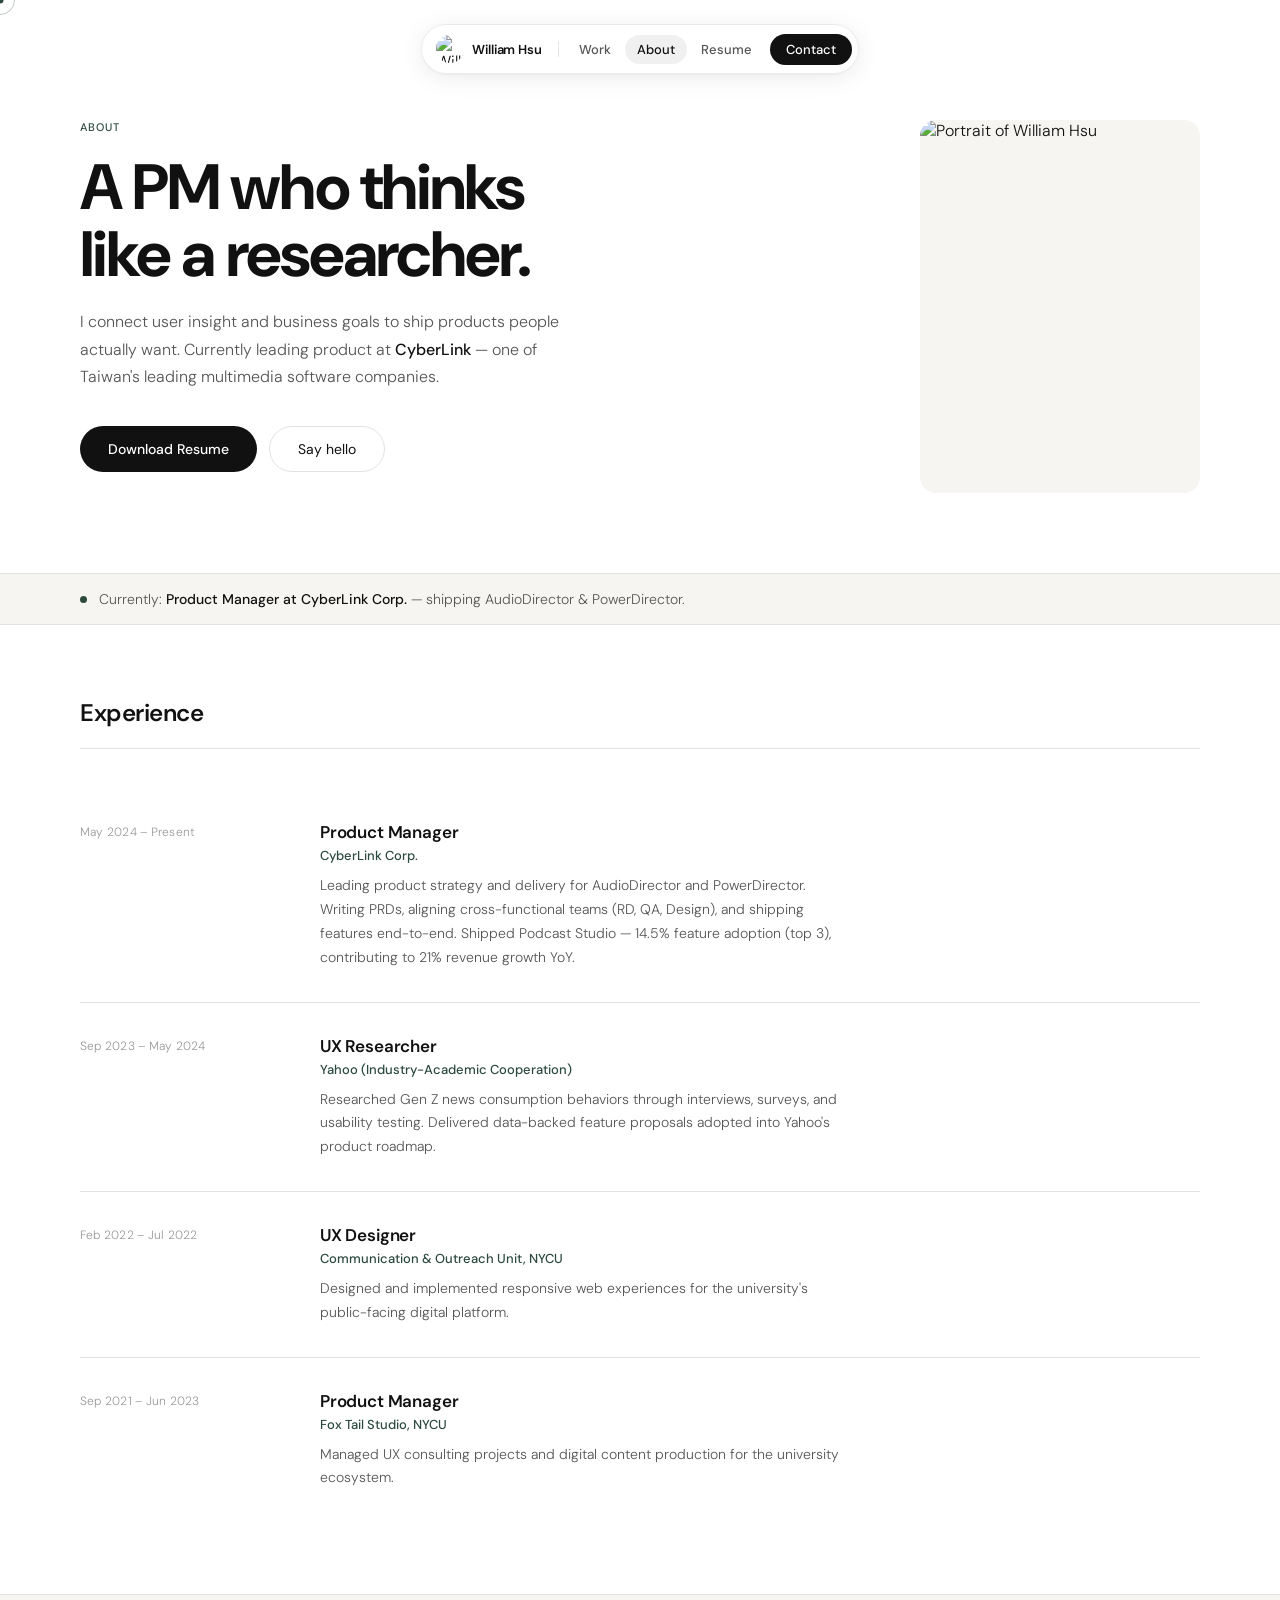
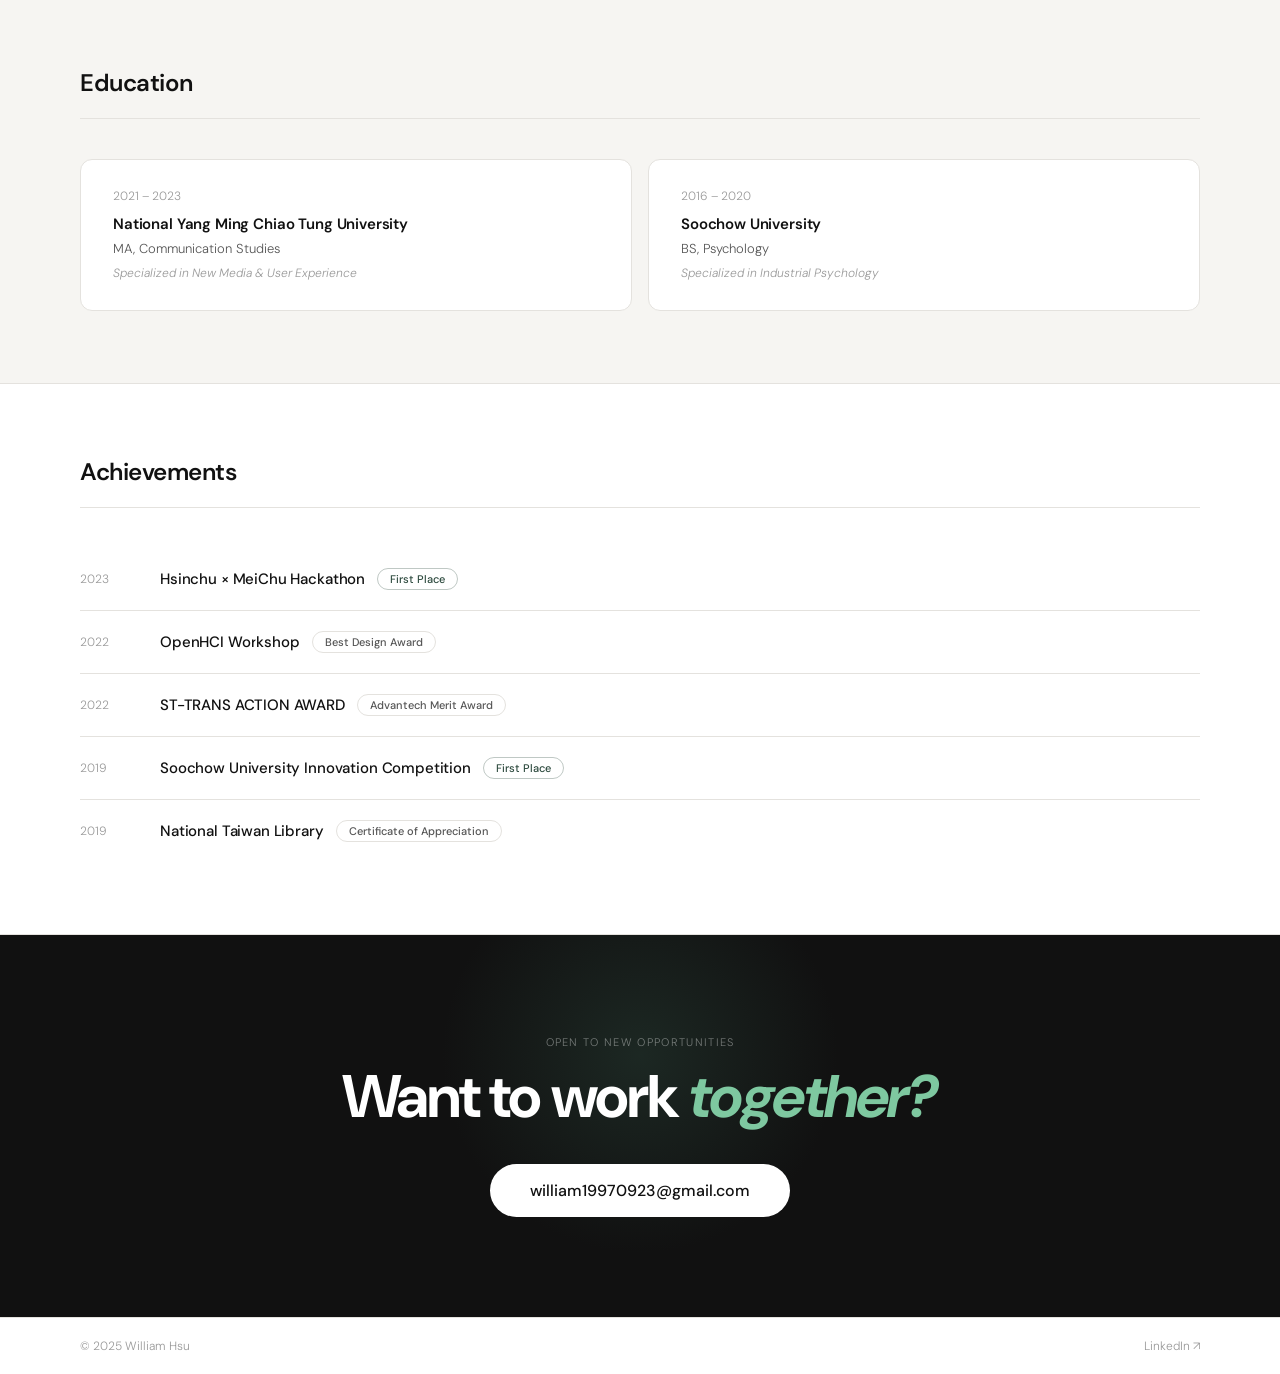
==== about.html @ b6271a73 "adjust structure" ====
<!DOCTYPE html>
<html lang="en">
<head>
  <meta charset="UTF-8">
  <meta name="viewport" content="width=device-width, initial-scale=1.0">
  <title>About — William Hsu | Product Manager</title>
  <meta name="description" content="William Hsu is a Product Manager at CyberLink with a background in HCI, psychology, and service design. 2 years PM experience, 5 awards.">
  <meta name="author" content="William Hsu">
  <link rel="canonical" href="https://williamhsu.design/about.html">
  <meta property="og:type" content="profile">
  <meta property="og:title" content="About William Hsu — Product Manager">
  <meta property="og:description" content="PM at CyberLink. HCI background, 5 awards, track record of shipping products people actually want.">
  <meta property="og:image" content="https://williamhsu.design/image/og-cover.png">
  <script type="application/ld+json">
  {"@context":"https://schema.org","@type":"Person","name":"William Hsu","jobTitle":"Product Manager","worksFor":{"@type":"Organization","name":"CyberLink Corp."},"url":"https://williamhsu.design/","sameAs":["https://www.linkedin.com/in/williamhsuu/"],"award":["2023 Hsinchu MeiChu Hackathon First Place","2022 OpenHCI Best Design Award","2022 ST-TRANS ACTION Advantech Merit Award","2019 Soochow University Innovation Competition First Place"]}
  </script>
  <link rel="preconnect" href="https://fonts.googleapis.com">
  <link rel="preconnect" href="https://fonts.gstatic.com" crossorigin>
  <link href="https://fonts.googleapis.com/css2?family=DM+Sans:opsz,wght@9..40,300;9..40,400;9..40,500;9..40,600;9..40,700&display=swap" rel="stylesheet">
  <!-- shared -->
  <link rel="stylesheet" href="./CSS/style.css">
  <!-- about-specific -->
  <link rel="stylesheet" href="./CSS/about.css">
  <link rel="icon" href="./image/me.png" type="image/x-icon">

  <!-- Google Analytics -->
  <script async src="https://www.googletagmanager.com/gtag/js?id=G-8754TWSEBE"></script>
  <script>window.dataLayer=window.dataLayer||[];function gtag(){dataLayer.push(arguments);}gtag('js',new Date());gtag('config','G-8754TWSEBE');</script>
</head>
<body>

  <div class="cursor" id="cursor" aria-hidden="true"></div>
  <div class="cursor-ring" id="cursorRing" aria-hidden="true"></div>

  <!-- Floating pill nav -->
  <nav id="nav" role="navigation" aria-label="Primary navigation">
    <div class="pill">
      <a href="./index.html" class="pill-logo" aria-label="William Hsu — home">
        <img src="./image/me.png" alt="William Hsu" class="pill-avatar">
        <span class="pill-name">William Hsu</span>
      </a>
      <div class="pill-divider" aria-hidden="true"></div>
      <div class="pill-links">
        <a href="./index.html" class="pill-link">Work</a>
        <a href="#" class="pill-link pill-link--active">About</a>
        <a href="./williamHsu_resume.pdf" target="_blank" rel="noopener" class="pill-link" aria-label="Resume PDF">Resume</a>
        <a href="mailto:william19970923@gmail.com" class="pill-cta">Contact</a>
      </div>
      <button type="button" class="hamburger" id="hamburger" aria-label="Open menu" aria-expanded="false">
        <span></span><span></span>
      </button>
    </div>
  </nav>

  <!-- Mobile menu -->
  <div class="mob-menu" id="mobMenu" hidden>
    <button type="button" class="mob-close" id="mobClose" aria-label="Close menu">
      <span></span><span></span>
    </button>
    <nav class="mob-nav" aria-label="Mobile navigation">
      <a href="./index.html" class="mob-link" data-num="01">Work</a>
      <a href="#" class="mob-link" data-num="02">About</a>
      <a href="./williamHsu_resume.pdf" target="_blank" rel="noopener" class="mob-link" data-num="03">Resume</a>
      <a href="mailto:william19970923@gmail.com" class="mob-link" data-num="04">Contact</a>
    </nav>
    <div class="mob-footer">
      <span>William Hsu</span>
      <a href="https://www.linkedin.com/in/williamhsuu/" target="_blank" rel="noopener">LinkedIn ↗</a>
    </div>
  </div>

  <main id="main-content">

  <!-- Hero -->
  <section class="a-hero">
    <div class="a-hero-inner">
      <div class="a-hero-text">
        <span class="a-label">About</span>
        <h1 class="a-title">A PM who thinks<br>like a researcher.</h1>
        <p class="a-sub">I connect user insight and business goals to ship products people actually want. Currently leading product at <strong>CyberLink</strong> — one of Taiwan's leading multimedia software companies.</p>
        <div class="a-ctas">
          <a href="./williamHsu_resume.pdf" target="_blank" rel="noopener" class="btn-solid">Download Resume</a>
          <a href="mailto:william19970923@gmail.com" class="btn-outline">Say hello</a>
        </div>
      </div>
      <div class="a-hero-photo">
        <img src="./image/個人照_去背.png" alt="Portrait of William Hsu" width="280" height="373">
      </div>
    </div>
  </section>

  <!-- Currently -->
  <div class="a-current">
    <div class="a-current-inner">
      <span class="a-current-dot" aria-hidden="true"></span>
      <p>Currently: <strong>Product Manager at CyberLink Corp.</strong> — shipping AudioDirector &amp; PowerDirector.</p>
    </div>
  </div>

  <!-- Experience -->
  <section class="a-section" aria-label="Work experience">
    <div class="a-section-inner">
      <h2 class="a-section-title">Experience</h2>
      <div class="a-timeline">

        <div class="a-trow">
          <span class="a-tdate"><time datetime="2024-05">May 2024</time> – Present</span>
          <div class="a-tcontent">
            <h3>Product Manager</h3>
            <span class="a-tco">CyberLink Corp.</span>
            <p>Leading product strategy and delivery for AudioDirector and PowerDirector. Writing PRDs, aligning cross-functional teams (RD, QA, Design), and shipping features end-to-end. Shipped Podcast Studio — 14.5% feature adoption (top 3), contributing to 21% revenue growth YoY.</p>
          </div>
        </div>

        <div class="a-trow">
          <span class="a-tdate"><time datetime="2023-09">Sep 2023</time> – <time datetime="2024-05">May 2024</time></span>
          <div class="a-tcontent">
            <h3>UX Researcher</h3>
            <span class="a-tco">Yahoo (Industry-Academic Cooperation)</span>
            <p>Researched Gen Z news consumption behaviors through interviews, surveys, and usability testing. Delivered data-backed feature proposals adopted into Yahoo's product roadmap.</p>
          </div>
        </div>

        <div class="a-trow">
          <span class="a-tdate"><time datetime="2022-02">Feb 2022</time> – <time datetime="2022-07">Jul 2022</time></span>
          <div class="a-tcontent">
            <h3>UX Designer</h3>
            <span class="a-tco">Communication &amp; Outreach Unit, NYCU</span>
            <p>Designed and implemented responsive web experiences for the university's public-facing digital platform.</p>
          </div>
        </div>

        <div class="a-trow">
          <span class="a-tdate"><time datetime="2021-09">Sep 2021</time> – <time datetime="2023-06">Jun 2023</time></span>
          <div class="a-tcontent">
            <h3>Product Manager</h3>
            <span class="a-tco">Fox Tail Studio, NYCU</span>
            <p>Managed UX consulting projects and digital content production for the university ecosystem.</p>
          </div>
        </div>

      </div>
    </div>
  </section>

  <!-- Education -->
  <section class="a-section a-section--off" aria-label="Education">
    <div class="a-section-inner">
      <h2 class="a-section-title">Education</h2>
      <div class="a-edu-grid">
        <div class="a-edu-card">
          <span class="a-edu-year"><time datetime="2021">2021</time> – <time datetime="2023">2023</time></span>
          <h3>National Yang Ming Chiao Tung University</h3>
          <p>MA, Communication Studies</p>
          <span class="a-edu-spec">Specialized in New Media &amp; User Experience</span>
        </div>
        <div class="a-edu-card">
          <span class="a-edu-year"><time datetime="2016">2016</time> – <time datetime="2020">2020</time></span>
          <h3>Soochow University</h3>
          <p>BS, Psychology</p>
          <span class="a-edu-spec">Specialized in Industrial Psychology</span>
        </div>
      </div>
    </div>
  </section>

  <!-- Awards -->
  <section class="a-section" aria-label="Achievements">
    <div class="a-section-inner">
      <h2 class="a-section-title">Achievements</h2>
      <div class="a-awards">
        <div class="a-award">
          <span class="a-award-yr"><time datetime="2023">2023</time></span>
          <div class="a-award-body">
            <h3>Hsinchu &times; MeiChu Hackathon</h3>
            <span class="a-chip a-chip--gold">First Place</span>
          </div>
        </div>
        <div class="a-award">
          <span class="a-award-yr"><time datetime="2022">2022</time></span>
          <div class="a-award-body">
            <h3>OpenHCI Workshop</h3>
            <span class="a-chip">Best Design Award</span>
          </div>
        </div>
        <div class="a-award">
          <span class="a-award-yr"><time datetime="2022">2022</time></span>
          <div class="a-award-body">
            <h3>ST-TRANS ACTION AWARD</h3>
            <span class="a-chip">Advantech Merit Award</span>
          </div>
        </div>
        <div class="a-award">
          <span class="a-award-yr"><time datetime="2019">2019</time></span>
          <div class="a-award-body">
            <h3>Soochow University Innovation Competition</h3>
            <span class="a-chip a-chip--gold">First Place</span>
          </div>
        </div>
        <div class="a-award">
          <span class="a-award-yr"><time datetime="2019">2019</time></span>
          <div class="a-award-body">
            <h3>National Taiwan Library</h3>
            <span class="a-chip">Certificate of Appreciation</span>
          </div>
        </div>
      </div>
    </div>
  </section>

  <!-- CTA -->
  <section class="a-cta" aria-label="Contact">
    <div class="a-cta-inner">
      <p class="a-cta-eye">Open to new opportunities</p>
      <h2 class="a-cta-title">Want to work <em>together?</em></h2>
      <a href="mailto:william19970923@gmail.com" class="btn-solid large">william19970923@gmail.com</a>
    </div>
  </section>

  </main>

  <footer class="footer" role="contentinfo">
    <div class="footer-inner">
      <span>© 2025 William Hsu</span>
      <nav aria-label="Footer links">
        <a href="https://www.linkedin.com/in/williamhsuu/" target="_blank" rel="noopener" class="footer-link" aria-label="LinkedIn (opens in new tab)">LinkedIn ↗</a>
      </nav>
    </div>
  </footer>

  <button type="button" id="btt" aria-label="Back to top">↑</button>
  <script src="./JS/main.js"></script>
</body>
</html>
---- CSS/style.css ----
/* ── Reset ── */
*, *::before, *::after { margin: 0; padding: 0; box-sizing: border-box; }
html { scroll-behavior: smooth; }
body { background: #fff; color: #111; font-family: 'DM Sans', system-ui, sans-serif; font-weight: 300; overflow-x: hidden; cursor: none; }
img { display: block; width: 100%; }
a { text-decoration: none; color: inherit; }
@media (max-width: 768px) { body { cursor: auto; } }

/* ── Tokens ── */
:root {
  --white:   #ffffff;
  --off:     #f6f5f2;
  --ink:     #111111;
  --ink2:    #555555;
  --ink3:    #999999;
  --accent:  #2d4a3e;
  --accent-l:#e8f0ec;
  --border:  #e4e2de;
  --nav-h:   64px;
  --max:     1120px;
  --ease:    cubic-bezier(.22, 1, .36, 1);
}

/* ── Cursor ── */
.cursor {
  width: 7px; height: 7px; background: var(--accent); border-radius: 50%;
  position: fixed; top: 0; left: 0; pointer-events: none; z-index: 9999;
  transform: translate(-50%, -50%);
  transition: width .25s var(--ease), height .25s var(--ease);
}
.cursor-ring {
  width: 30px; height: 30px;
  border: 1.5px solid rgba(45, 74, 62, .3); border-radius: 50%;
  position: fixed; top: 0; left: 0; pointer-events: none; z-index: 9998;
  transform: translate(-50%, -50%);
  transition: width .3s var(--ease), height .3s var(--ease), opacity .3s;
}
body.hovered .cursor { width: 44px; height: 44px; background: var(--accent); mix-blend-mode: multiply; }
body.hovered .cursor-ring { opacity: 0; }
@media (max-width: 768px) { .cursor, .cursor-ring { display: none; } }

/* ── Skip link ── */
.skip-link {
  position: absolute; top: -100%; left: 12px;
  background: var(--accent); color: #fff; padding: 8px 16px;
  border-radius: 4px; font-size: 13px; z-index: 9999;
  transition: top .2s;
}
.skip-link:focus { top: 8px; }



/* Mobile menu */
.mob-menu {
  position: fixed; top: 0; right: 0; width: 260px; height: 100vh;
  background: #fff; border-left: 1px solid var(--border); z-index: 900;
  display: flex; flex-direction: column; justify-content: center;
  padding: 48px 36px; gap: 28px;
  transform: translateX(100%); transition: transform .4s var(--ease);
}
.mob-menu:not([hidden]) { transform: translateX(0); }
.mob-link { font-size: 26px; font-weight: 600; color: var(--ink2); transition: color .2s; }
.mob-link:hover { color: var(--accent); }
.mob-overlay {
  position: fixed; inset: 0; background: rgba(0,0,0,.35); z-index: 850;
  opacity: 0; pointer-events: none; transition: opacity .3s;
}
.mob-overlay.show { opacity: 1; pointer-events: auto; }

/* ── Buttons ── */
.btn-solid {
  display: inline-flex; align-items: center; gap: 8px;
  background: var(--ink); color: #fff;
  font-size: 14px; font-weight: 500; font-family: inherit;
  padding: 13px 28px; border-radius: 100px;
  transition: background .2s, transform .25s var(--ease);
}
.btn-solid:hover { background: var(--accent); transform: translateY(-2px); }
.btn-solid.large { font-size: 16px; padding: 16px 40px; }
.btn-outline {
  display: inline-flex; align-items: center; gap: 8px;
  font-size: 14px; font-weight: 400; color: var(--ink);
  border: 1px solid var(--border); padding: 13px 28px; border-radius: 100px;
  transition: border-color .2s, color .2s, transform .25s var(--ease);
}
.btn-outline:hover { border-color: var(--ink); transform: translateY(-2px); }

/* ── Animations ── */
.fade-up {
  opacity: 0; transform: translateY(24px);
  animation: fadeUp .7s var(--ease) forwards;
  animation-delay: var(--d, 0ms);
}
@keyframes fadeUp { to { opacity: 1; transform: translateY(0); } }

.reveal { opacity: 0; transform: translateY(28px); transition: opacity .7s var(--ease), transform .7s var(--ease); }
.reveal.in { opacity: 1; transform: translateY(0); }

@media (prefers-reduced-motion: reduce) {
  .fade-up { animation: none; opacity: 1; transform: none; }
  .reveal { opacity: 1; transform: none; }
}

/* ── Hero ── */
.hero {
  display: flex; flex-direction: column; justify-content: center;
  padding: calc(var(--nav-h) + 48px) 32px 0;
  position: relative; overflow: hidden;
}
.hero::before {
  content: '';
  position: absolute; top: 0; right: 0;
  width: 480px; height: 480px; border-radius: 50%;
  background: radial-gradient(circle, var(--accent-l) 0%, transparent 70%);
  pointer-events: none; opacity: .6;
}
.hero-inner {
  max-width: var(--max); margin: 0 auto; width: 100%;
  display: grid; grid-template-columns: 1fr 320px;
  gap: 80px; align-items: center;
  padding-bottom: 80px;
}
.hero-badge {
  display: inline-flex; align-items: center; gap: 8px;
  font-size: 12px; font-weight: 500; color: var(--accent);
  border: 1px solid rgba(45,74,62,.25);
  background: var(--accent-l); padding: 6px 14px; border-radius: 100px;
  margin-bottom: 32px;
}
.badge-dot {
  width: 6px; height: 6px; border-radius: 50%; background: var(--accent);
  animation: pulse 2.2s ease-in-out infinite;
}
@keyframes pulse {
  0%, 100% { box-shadow: 0 0 0 0 rgba(45,74,62,.4); }
  50%       { box-shadow: 0 0 0 5px rgba(45,74,62,0); }
}
.hero-title {
  font-size: clamp(48px, 7vw, 88px);
  font-weight: 700; line-height: 1.0; letter-spacing: -.03em;
  margin-bottom: 24px; color: var(--ink);
}
.title-accent { color: var(--accent); }
.hero-sub {
  font-size: clamp(15px, 1.6vw, 18px); font-weight: 300;
  color: var(--ink2); line-height: 1.7; max-width: 440px; margin-bottom: 40px;
}
.hero-sub strong { color: var(--ink); font-weight: 500; }
.hero-ctas { display: flex; gap: 12px; flex-wrap: wrap; }

/* Info card */
.hero-card {
  background: var(--off); border-radius: 16px;
  border: 1px solid var(--border);
  padding: 8px 0; overflow: hidden;
}
.hcard-row {
  display: flex; justify-content: space-between; align-items: baseline;
  padding: 14px 24px; gap: 16px;
}
.hcard-label { font-size: 11px; font-weight: 500; color: var(--ink3); letter-spacing: .05em; text-transform: uppercase; flex-shrink: 0; }
.hcard-val { font-size: 13px; font-weight: 500; color: var(--ink); text-align: right; }
.hcard-divider { height: 1px; background: var(--border); margin: 0 24px; }

@media (max-width: 900px) {
  .hero-inner { grid-template-columns: 1fr; gap: 40px; }
  .hero-right { max-width: 400px; }
}

/* Ticker */
.ticker {
  border-top: 1px solid var(--border);
  overflow: hidden; height: 40px;
  display: flex; align-items: center;
  margin-top: auto;
}
.ticker-track {
  display: flex; gap: 28px; align-items: center; white-space: nowrap;
  font-size: 11px; font-weight: 500; letter-spacing: .06em; text-transform: uppercase;
  color: var(--ink3);
  animation: ticker 22s linear infinite;
}
.ticker-track .sep { color: var(--accent); font-size: 8px; }
@keyframes ticker { from { transform: translateX(0); } to { transform: translateX(-50%); } }

/* ── Work ── */
.work { padding: 100px 32px; }
.work-inner { max-width: var(--max); margin: 0 auto; }
.section-header {
  display: flex; justify-content: space-between; align-items: baseline;
  border-bottom: 1px solid var(--border); padding-bottom: 16px; margin-bottom: 0;
}
.section-title { font-size: clamp(20px, 2.5vw, 26px); font-weight: 600; letter-spacing: -.02em; }
.section-meta { font-size: 12px; color: var(--ink3); letter-spacing: .04em; }

/* Project */
.project {
  display: grid; grid-template-columns: 1fr 1fr; gap: 64px; align-items: center;
  padding: 72px 0; border-bottom: 1px solid var(--border);
}
.project-flip .project-img-link { order: 2; }
.project-flip .project-info     { order: 1; }

.project-img-link { display: block; border-radius: 12px; overflow: hidden; position: relative; }
.project-img { aspect-ratio: 3/2; overflow: hidden; background: var(--off); }
.project-img img { width: 100%; height: 100%; object-fit: cover; transition: transform .6s var(--ease); }
.project-img-link:hover .project-img img { transform: scale(1.04); }
.project-img-overlay {
  position: absolute; inset: 0;
  display: flex; align-items: center; justify-content: center;
  font-size: 14px; font-weight: 500; color: #fff;
  background: rgba(17,17,17,.1);
  opacity: 0; transition: opacity .3s;
}
.project-img-link:hover .project-img-overlay { opacity: 1; }

.project-top { display: flex; align-items: center; gap: 16px; margin-bottom: 20px; }
.project-num { font-size: 11px; font-weight: 500; color: var(--ink3); letter-spacing: .08em; }
.project-tags { display: flex; flex-wrap: wrap; gap: 6px; }
.project-tags span {
  font-size: 11px; font-weight: 500; letter-spacing: .05em; text-transform: uppercase;
  color: var(--ink3); border: 1px solid var(--border); padding: 3px 10px; border-radius: 100px;
}
.project-title {
  font-size: clamp(28px, 3.5vw, 42px); font-weight: 700;
  letter-spacing: -.02em; line-height: 1.05; margin-bottom: 16px;
}
.project-desc { font-size: 15px; font-weight: 300; color: var(--ink2); line-height: 1.7; max-width: 380px; margin-bottom: 32px; }
.project-link {
  display: inline-flex; align-items: center; gap: 8px;
  font-size: 13px; font-weight: 500; color: var(--ink);
  border-bottom: 1px solid var(--ink); padding-bottom: 2px;
  transition: color .2s, border-color .2s, gap .3s var(--ease);
}
.project-link:hover { color: var(--accent); border-color: var(--accent); gap: 14px; }

@media (max-width: 860px) {
  .project { grid-template-columns: 1fr; gap: 28px; }
  .project-flip .project-img-link { order: 0; }
  .project-flip .project-info { order: 0; }
}

/* ── Side projects ── */
.side { background: var(--off); padding: 80px 32px; }
.side-grid {
  display: grid; grid-template-columns: 1fr 1fr; gap: 20px; margin-top: 0;
}
.side-card {
  display: block; background: #fff; border-radius: 12px; overflow: hidden;
  border: 1px solid var(--border);
  transition: transform .3s var(--ease), box-shadow .3s;
}
.side-card:hover { transform: translateY(-5px); box-shadow: 0 16px 40px rgba(0,0,0,.08); }
.side-img { aspect-ratio: 16/9; overflow: hidden; }
.side-img img { width: 100%; height: 100%; object-fit: cover; transition: transform .5s var(--ease); }
.side-card:hover .side-img img { transform: scale(1.04); }
.side-body { padding: 24px 28px 30px; }
.side-tag { font-size: 11px; font-weight: 500; letter-spacing: .05em; text-transform: uppercase; color: var(--ink3); display: block; margin-bottom: 8px; }
.side-title { font-size: 20px; font-weight: 600; letter-spacing: -.02em; margin-bottom: 8px; }
.side-desc { font-size: 13px; color: var(--ink2); line-height: 1.65; margin-bottom: 16px; }
.side-link { font-size: 12px; font-weight: 500; color: var(--accent); }

@media (max-width: 640px) { .side-grid { grid-template-columns: 1fr; } }

/* ── CTA ── */
.cta { padding: 120px 32px; background: var(--ink); text-align: center; position: relative; overflow: hidden; }
.cta::before {
  content: ''; position: absolute; top: -100px; left: 50%; transform: translateX(-50%);
  width: 500px; height: 500px; border-radius: 50%;
  background: radial-gradient(circle, rgba(45,74,62,.4) 0%, transparent 70%);
  pointer-events: none;
}
.cta-inner { position: relative; z-index: 1; }
.cta-eye { font-size: 11px; letter-spacing: .12em; text-transform: uppercase; color: rgba(255,255,255,.4); margin-bottom: 20px; }
.cta-title {
  font-size: clamp(36px, 6vw, 72px); font-weight: 700;
  letter-spacing: -.03em; line-height: 1.05; color: #fff; margin-bottom: 40px;
}
.cta-title em { font-style: italic; color: #7ec8a0; }
.cta .btn-solid { background: #fff; color: var(--ink); }
.cta .btn-solid:hover { background: var(--accent-l); color: var(--accent); }

/* ── Footer ── */
.footer { border-top: 1px solid var(--border); padding: 20px 32px; }
.footer-inner {
  max-width: var(--max); margin: 0 auto;
  display: flex; justify-content: space-between; align-items: center;
  font-size: 12px; color: var(--ink3);
}
.footer-link { color: var(--ink3); transition: color .2s; }
.footer-link:hover { color: var(--ink); }

/* ── Back to top ── */
#btt {
  position: fixed; bottom: 28px; right: 28px;
  width: 42px; height: 42px;
  background: #fff; color: var(--ink);
  border: 1px solid var(--border); border-radius: 50%;
  font-size: 16px; cursor: pointer;
  display: flex; align-items: center; justify-content: center;
  opacity: 0; transform: translateY(10px); pointer-events: none;
  transition: opacity .3s, transform .3s var(--ease), background .2s, color .2s;
  z-index: 500; font-family: inherit;
}
#btt.show { opacity: 1; transform: translateY(0); pointer-events: auto; }
#btt:hover { background: var(--accent); color: #fff; border-color: var(--accent); }

/* ── Focus ── */
:focus-visible { outline: 2px solid var(--accent); outline-offset: 3px; border-radius: 3px; }

/* ── Scroll margin for anchors ── */
#work { scroll-margin-top: calc(var(--nav-h) + 16px); }

/* ── Nav logo image ── */
.nav-logo-img {
  width: 32px; height: 32px;
  border-radius: 50%;
  object-fit: cover;
  display: block;
  transition: opacity .2s;
}
.nav-logo:hover .nav-logo-img { opacity: .8; }

/* ── Mobile menu — fullscreen overlay ── */
.mob-menu {
  position: fixed; inset: 0;
  background: var(--ink);
  z-index: 900;
  display: flex; flex-direction: column;
  justify-content: center;
  padding: 48px;
  width: 100%; height: 100%;
  border-left: none;
  transform: none;
  opacity: 0;
  pointer-events: none;
  transition: opacity .4s var(--ease);
}
.mob-menu.open {
  opacity: 1;
  pointer-events: auto;
}

/* close button */
.mob-close {
  position: absolute; top: 24px; right: 28px;
  width: 40px; height: 40px;
  background: none; border: none; cursor: pointer;
  display: flex; flex-direction: column;
  align-items: center; justify-content: center; gap: 0;
  padding: 4px;
}
.mob-close span {
  display: block; width: 22px; height: 1.5px;
  background: rgba(255,255,255,.6);
  border-radius: 2px;
  transition: background .2s;
}
.mob-close span:nth-child(1) { transform: rotate(45deg) translate(1px, 1px); }
.mob-close span:nth-child(2) { transform: rotate(-45deg) translate(1px, -1px); }
.mob-close:hover span { background: #fff; }

/* nav links */
.mob-nav {
  display: flex; flex-direction: column; gap: 4px;
}
.mob-link {
  font-size: clamp(36px, 8vw, 56px);
  font-weight: 600; color: rgba(255,255,255,.35);
  letter-spacing: -.03em; line-height: 1.15;
  display: flex; align-items: baseline; gap: 16px;
  transition: color .2s;
  position: relative;
}
.mob-link::before {
  content: attr(data-num);
  font-size: 11px; font-weight: 500;
  letter-spacing: .08em; color: rgba(255,255,255,.25);
  margin-bottom: 2px;
}
.mob-link:hover { color: #fff; }

/* footer strip */
.mob-footer {
  position: absolute; bottom: 40px; left: 48px; right: 48px;
  display: flex; justify-content: space-between; align-items: center;
  font-size: 13px; color: rgba(255,255,255,.3);
  border-top: 1px solid rgba(255,255,255,.1);
  padding-top: 20px;
}
.mob-footer a { color: rgba(255,255,255,.3); transition: color .2s; }
.mob-footer a:hover { color: #fff; }

/* stagger link animation */
.mob-menu.open .mob-link {
  animation: mobLinkIn .5s var(--ease) forwards;
  opacity: 0;
}
.mob-menu:not([hidden]) .mob-link:nth-child(1) { animation-delay: 80ms; }
.mob-menu:not([hidden]) .mob-link:nth-child(2) { animation-delay: 140ms; }
.mob-menu:not([hidden]) .mob-link:nth-child(3) { animation-delay: 200ms; }
.mob-menu:not([hidden]) .mob-link:nth-child(4) { animation-delay: 260ms; }
@keyframes mobLinkIn {
  from { opacity: 0; transform: translateY(16px); }
  to   { opacity: 1; transform: translateY(0); }
}

/* prevent body scroll when menu open */
body.mob-open { overflow: hidden; }

/* ── Floating Pill Nav ── */
#nav {
  position: fixed; top: 24px; left: 0; right: 0;
  z-index: 800;
  display: flex; justify-content: center;
  pointer-events: none;
  /* starts hidden, JS adds .visible */
}
.pill {
  pointer-events: auto;
  display: flex; align-items: center; gap: 4px;
  background: rgba(255,255,255,.85);
  backdrop-filter: blur(16px);
  -webkit-backdrop-filter: blur(16px);
  border: 1px solid rgba(0,0,0,.08);
  border-radius: 100px;
  padding: 6px 6px 6px 10px;
  box-shadow: 0 4px 24px rgba(0,0,0,.08), 0 1px 2px rgba(0,0,0,.04);
  opacity: 0;
  transform: translateY(-12px);
  transition: opacity .45s var(--ease), transform .45s var(--ease);
}
#nav.visible .pill {
  opacity: 1;
  transform: translateY(0);
}

/* logo */
.pill-logo {
  display: flex; align-items: center; gap: 8px;
  padding: 4px 8px 4px 4px;
  border-radius: 100px;
  transition: background .2s;
}
.pill-logo:hover { background: rgba(0,0,0,.04); }
.pill-avatar {
  width: 28px; height: 28px; border-radius: 50%;
  object-fit: cover; display: block; flex-shrink: 0;
}
.pill-name {
  font-size: 13px; font-weight: 600; color: var(--ink);
  letter-spacing: -.01em; white-space: nowrap;
}

/* divider */
.pill-divider {
  width: 1px; height: 16px;
  background: rgba(0,0,0,.1);
  margin: 0 4px; flex-shrink: 0;
}

/* links */
.pill-links {
  display: flex; align-items: center; gap: 2px;
}
.pill-link {
  font-size: 13px; font-weight: 500; color: var(--ink2);
  padding: 6px 12px; border-radius: 100px;
  transition: background .2s, color .2s;
  white-space: nowrap;
}
.pill-link:hover { background: rgba(0,0,0,.05); color: var(--ink); }

/* CTA button */
.pill-cta {
  font-size: 13px; font-weight: 500; color: #fff;
  background: var(--ink); padding: 7px 16px; border-radius: 100px;
  transition: background .2s, transform .2s var(--ease);
  white-space: nowrap; margin-left: 4px;
}
.pill-cta:hover { background: var(--accent); transform: translateY(-1px); }

/* hamburger — mobile only */
.hamburger {
  display: none; flex-direction: column; gap: 5px;
  background: none; border: none; cursor: pointer; padding: 8px;
  margin-left: 4px;
}
.hamburger span {
  display: block; width: 18px; height: 1.5px;
  background: var(--ink); border-radius: 2px;
  transition: all .3s var(--ease);
}
.hamburger.open span:nth-child(1) { transform: rotate(45deg) translate(4px, 4px); }
.hamburger.open span:nth-child(2) { transform: rotate(-45deg) translate(4px, -4px); }

@media (max-width: 768px) {
  .pill-links, .pill-divider { display: none; }
  .hamburger { display: flex; }
  .pill { padding: 6px 6px 6px 8px; }
  .pill-name { display: none; }
}

/* hero top padding — pill is 24px from top, not full nav-h anymore */
.hero { padding-top: 80px; }
---- CSS/about.css ----
/* ── About Hero ── */
.a-hero {
  padding: 120px 32px 80px;
  border-bottom: 1px solid var(--border);
}
.a-hero-inner {
  max-width: var(--max); margin: 0 auto;
  display: grid; grid-template-columns: 1fr 280px;
  gap: 80px; align-items: start;
}
.a-label {
  display: block;
  font-size: 11px; font-weight: 500; letter-spacing: .1em;
  text-transform: uppercase; color: var(--accent);
  margin-bottom: 20px;
}
.a-title {
  font-size: clamp(36px, 5vw, 64px);
  font-weight: 700; line-height: 1.05; letter-spacing: -.03em;
  color: var(--ink); margin-bottom: 20px;
}
.a-sub {
  font-size: 16px; font-weight: 300; color: var(--ink2);
  line-height: 1.7; max-width: 480px; margin-bottom: 36px;
}
.a-sub strong { color: var(--ink); font-weight: 500; }
.a-ctas { display: flex; gap: 12px; flex-wrap: wrap; }
.a-hero-photo {
  border-radius: 16px; overflow: hidden;
  background: var(--off); aspect-ratio: 3/4;
  position: sticky; top: 80px;
}
.a-hero-photo img { width: 100%; height: 100%; object-fit: cover; }

@media (max-width: 860px) {
  .a-hero-inner { grid-template-columns: 1fr; gap: 40px; }
  .a-hero-photo { position: static; max-width: 200px; }
}

/* ── Currently bar ── */
.a-current {
  background: var(--off);
  border-bottom: 1px solid var(--border);
  padding: 16px 32px;
}
.a-current-inner {
  max-width: var(--max); margin: 0 auto;
  display: flex; align-items: center; gap: 12px;
  font-size: 14px; font-weight: 300; color: var(--ink2);
}
.a-current-inner strong { color: var(--ink); font-weight: 500; }
.a-current-dot {
  width: 7px; height: 7px; border-radius: 50%;
  background: var(--accent); flex-shrink: 0;
  animation: pulse 2.2s ease-in-out infinite;
}

/* ── Sections ── */
.a-section {
  padding: 72px 32px;
  border-bottom: 1px solid var(--border);
}
.a-section--off { background: var(--off); }
.a-section-inner { max-width: var(--max); margin: 0 auto; }
.a-section-title {
  font-size: clamp(18px, 2.5vw, 24px);
  font-weight: 600; letter-spacing: -.02em; color: var(--ink);
  padding-bottom: 20px; margin-bottom: 40px;
  border-bottom: 1px solid var(--border);
}

/* ── Timeline ── */
.a-timeline { display: flex; flex-direction: column; }
.a-trow {
  display: grid; grid-template-columns: 200px 1fr;
  gap: 40px; padding: 32px 0;
  border-bottom: 1px solid var(--border);
}
.a-trow:last-child { border-bottom: none; }
.a-tdate { font-size: 12px; color: var(--ink3); letter-spacing: .02em; padding-top: 3px; }
.a-tcontent h3 {
  font-size: 17px; font-weight: 600; letter-spacing: -.01em;
  color: var(--ink); margin-bottom: 4px;
}
.a-tco { font-size: 13px; color: var(--accent); font-weight: 500; display: block; margin-bottom: 10px; }
.a-tcontent p { font-size: 14px; color: var(--ink2); line-height: 1.7; max-width: 520px; }

@media (max-width: 640px) {
  .a-trow { grid-template-columns: 1fr; gap: 8px; }
}

/* ── Education ── */
.a-edu-grid {
  display: grid; grid-template-columns: 1fr 1fr; gap: 16px;
}
.a-edu-card {
  background: var(--white); border: 1px solid var(--border);
  border-radius: 12px; padding: 28px 32px;
  transition: border-color .2s, box-shadow .2s;
}
.a-edu-card:hover { border-color: var(--accent); box-shadow: 0 4px 16px rgba(45,74,62,.08); }
.a-edu-year { font-size: 12px; color: var(--ink3); display: block; margin-bottom: 10px; }
.a-edu-card h3 { font-size: 15px; font-weight: 600; letter-spacing: -.01em; margin-bottom: 6px; }
.a-edu-card p { font-size: 13px; color: var(--ink2); margin-bottom: 4px; }
.a-edu-spec { font-size: 12px; color: var(--ink3); font-style: italic; }

@media (max-width: 640px) { .a-edu-grid { grid-template-columns: 1fr; } }

/* ── Awards ── */
.a-awards { display: flex; flex-direction: column; }
.a-award {
  display: flex; align-items: center; gap: 40px;
  padding: 20px 0; border-bottom: 1px solid var(--border);
}
.a-award:last-child { border-bottom: none; }
.a-award-yr { font-size: 12px; color: var(--ink3); min-width: 40px; flex-shrink: 0; }
.a-award-body { display: flex; align-items: center; flex-wrap: wrap; gap: 12px; }
.a-award-body h3 { font-size: 15px; font-weight: 500; letter-spacing: -.01em; color: var(--ink); }
.a-chip {
  font-size: 11px; font-weight: 500;
  border: 1px solid var(--border); border-radius: 100px;
  padding: 3px 12px; color: var(--ink2);
}
.a-chip--gold { border-color: rgba(45,74,62,.3); color: var(--accent); }

@media (max-width: 640px) {
  .a-award { gap: 16px; }
  .a-award-body { flex-direction: column; align-items: flex-start; gap: 6px; }
}

/* ── CTA band ── */
.a-cta {
  padding: 100px 32px;
  background: var(--ink); text-align: center; position: relative; overflow: hidden;
}
.a-cta::before {
  content: ''; position: absolute; top: -80px; left: 50%; transform: translateX(-50%);
  width: 400px; height: 400px; border-radius: 50%;
  background: radial-gradient(circle, rgba(45,74,62,.4) 0%, transparent 70%);
  pointer-events: none;
}
.a-cta-inner { position: relative; z-index: 1; }
.a-cta-eye { font-size: 11px; letter-spacing: .12em; text-transform: uppercase; color: rgba(255,255,255,.4); margin-bottom: 16px; }
.a-cta-title {
  font-size: clamp(32px, 5vw, 60px); font-weight: 700;
  letter-spacing: -.03em; line-height: 1.05; color: #fff; margin-bottom: 36px;
}
.a-cta-title em { font-style: italic; color: #7ec8a0; }
.a-cta .btn-solid { background: #fff; color: var(--ink); }
.a-cta .btn-solid:hover { background: var(--accent-l); color: var(--accent); }

/* ── pill active state (about page) ── */
.pill-link--active {
  color: var(--ink) !important;
  background: rgba(0,0,0,.06);
}
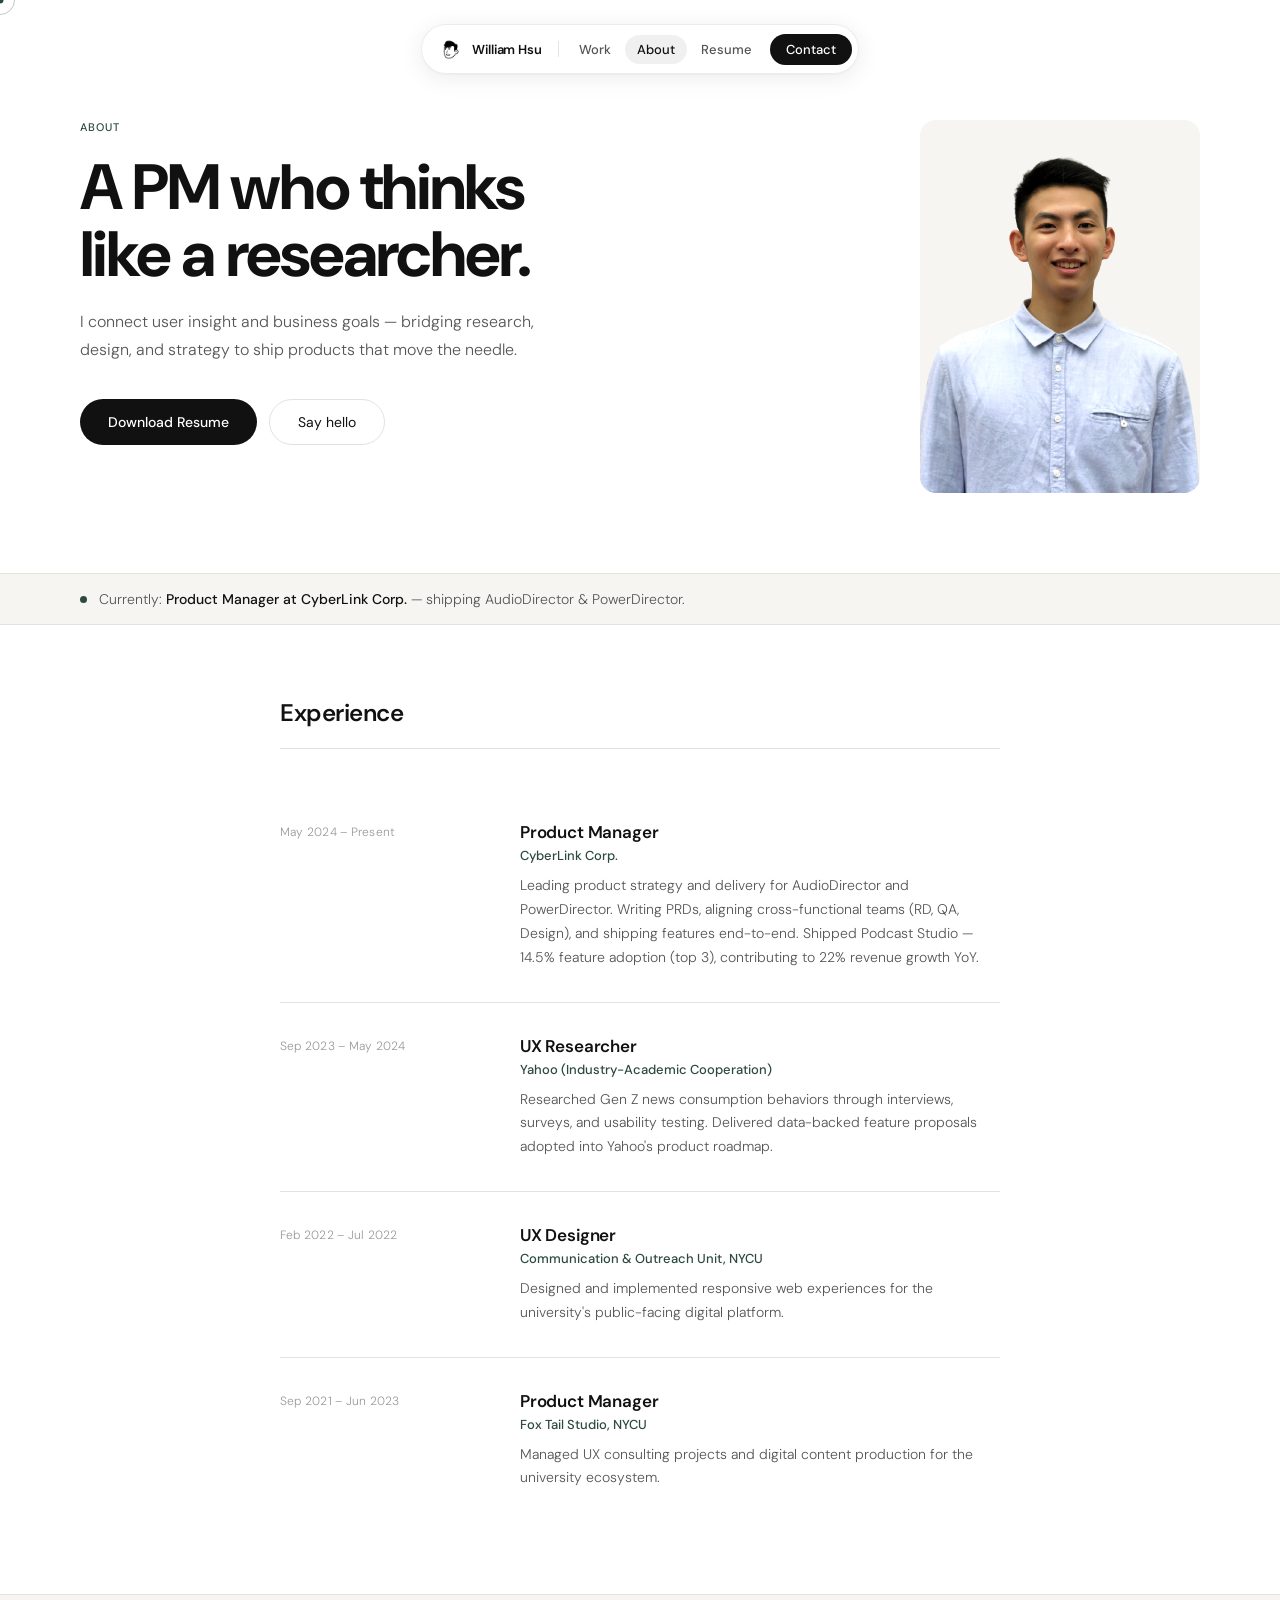
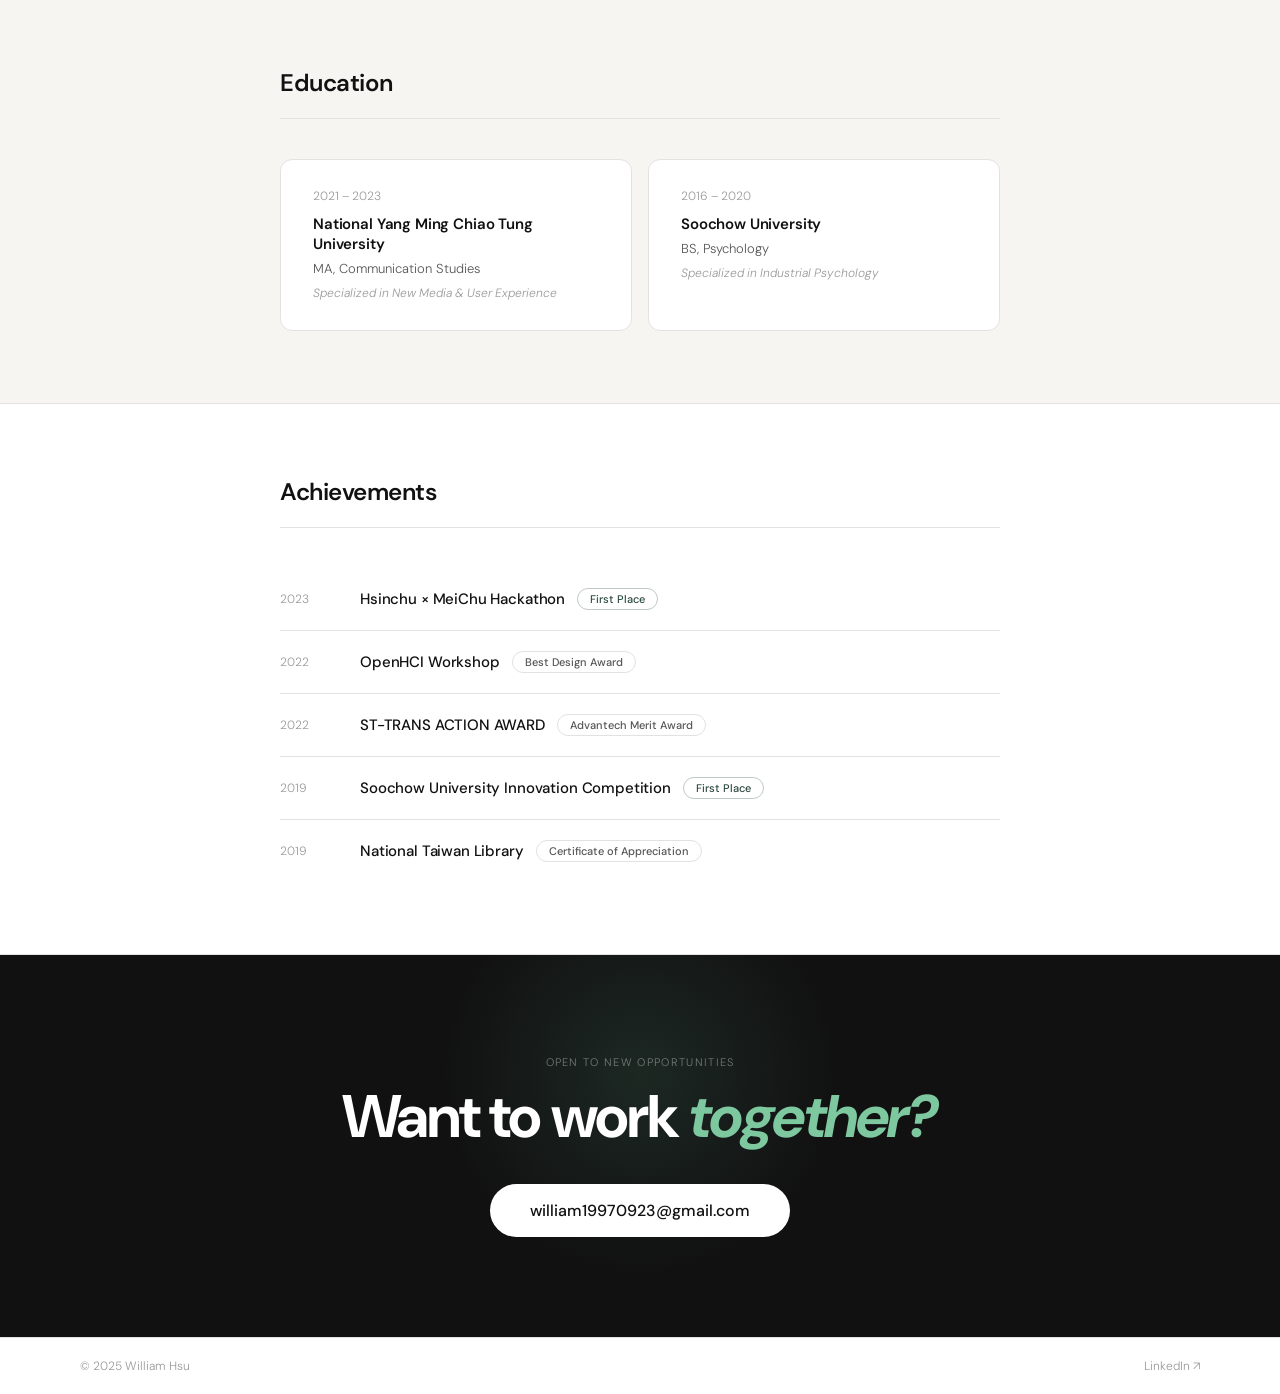
==== commit caba224f: "update new version" ====
--- a/about.html
+++ b/about.html
@@ -77,7 +77,7 @@
       <div class="a-hero-text">
         <span class="a-label">About</span>
         <h1 class="a-title">A PM who thinks<br>like a researcher.</h1>
-        <p class="a-sub">I connect user insight and business goals to ship products people actually want. Currently leading product at <strong>CyberLink</strong> — one of Taiwan's leading multimedia software companies.</p>
+        <p class="a-sub">I connect user insight and business goals — bridging research, design, and strategy to ship products that move the needle.</p>
         <div class="a-ctas">
           <a href="./williamHsu_resume.pdf" target="_blank" rel="noopener" class="btn-solid">Download Resume</a>
           <a href="mailto:william19970923@gmail.com" class="btn-outline">Say hello</a>
@@ -108,7 +108,7 @@
           <div class="a-tcontent">
             <h3>Product Manager</h3>
             <span class="a-tco">CyberLink Corp.</span>
-            <p>Leading product strategy and delivery for AudioDirector and PowerDirector. Writing PRDs, aligning cross-functional teams (RD, QA, Design), and shipping features end-to-end. Shipped Podcast Studio — 14.5% feature adoption (top 3), contributing to 21% revenue growth YoY.</p>
+            <p>Leading product strategy and delivery for AudioDirector and PowerDirector. Writing PRDs, aligning cross-functional teams (RD, QA, Design), and shipping features end-to-end. Shipped Podcast Studio — 14.5% feature adoption (top 3), contributing to 22% revenue growth YoY.</p>
           </div>
         </div>
 
--- a/CSS/about.css
+++ b/CSS/about.css
@@ -61,7 +61,7 @@
   border-bottom: 1px solid var(--border);
 }
 .a-section--off { background: var(--off); }
-.a-section-inner { max-width: var(--max); margin: 0 auto; }
+.a-section-inner { max-width: 720px; margin: 0 auto; }
 .a-section-title {
   font-size: clamp(18px, 2.5vw, 24px);
   font-weight: 600; letter-spacing: -.02em; color: var(--ink);
@@ -92,6 +92,7 @@
 /* ── Education ── */
 .a-edu-grid {
   display: grid; grid-template-columns: 1fr 1fr; gap: 16px;
+  max-width: 720px; margin: 0 auto;
 }
 .a-edu-card {
   background: var(--white); border: 1px solid var(--border);
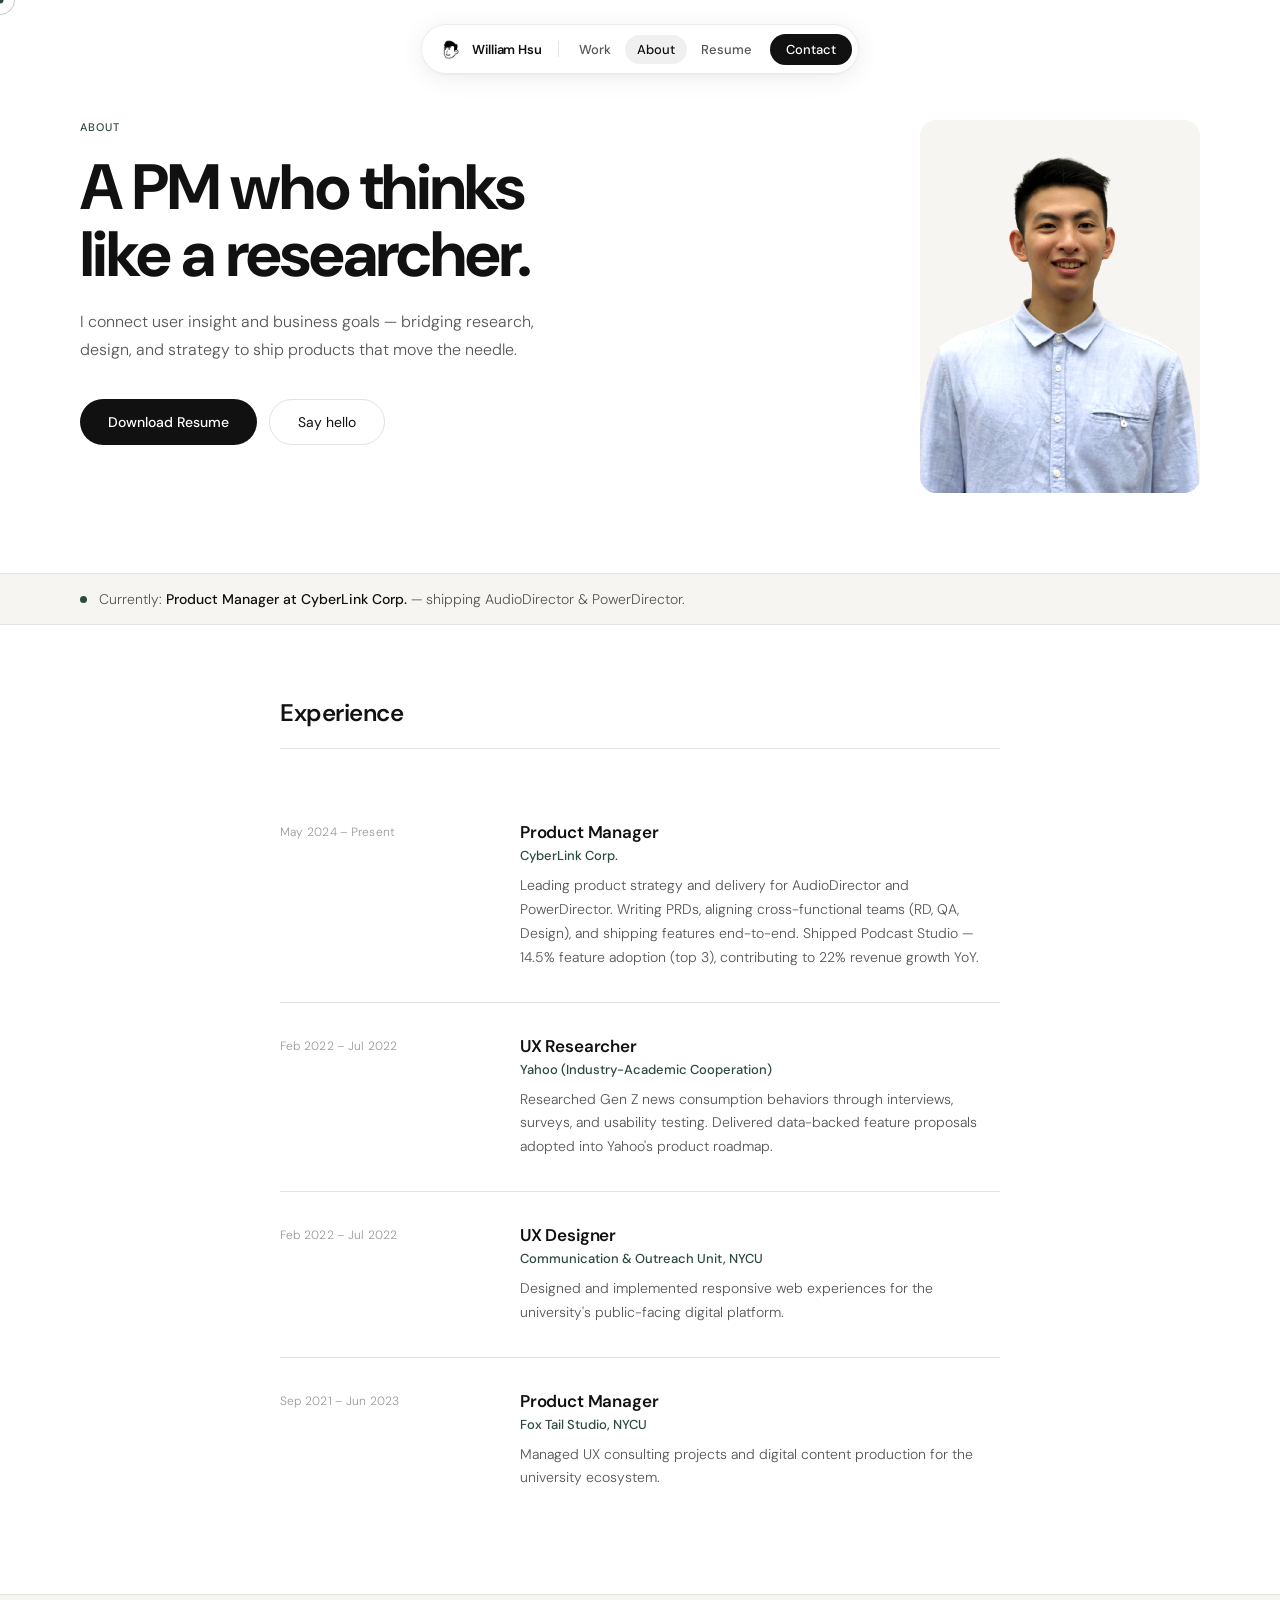
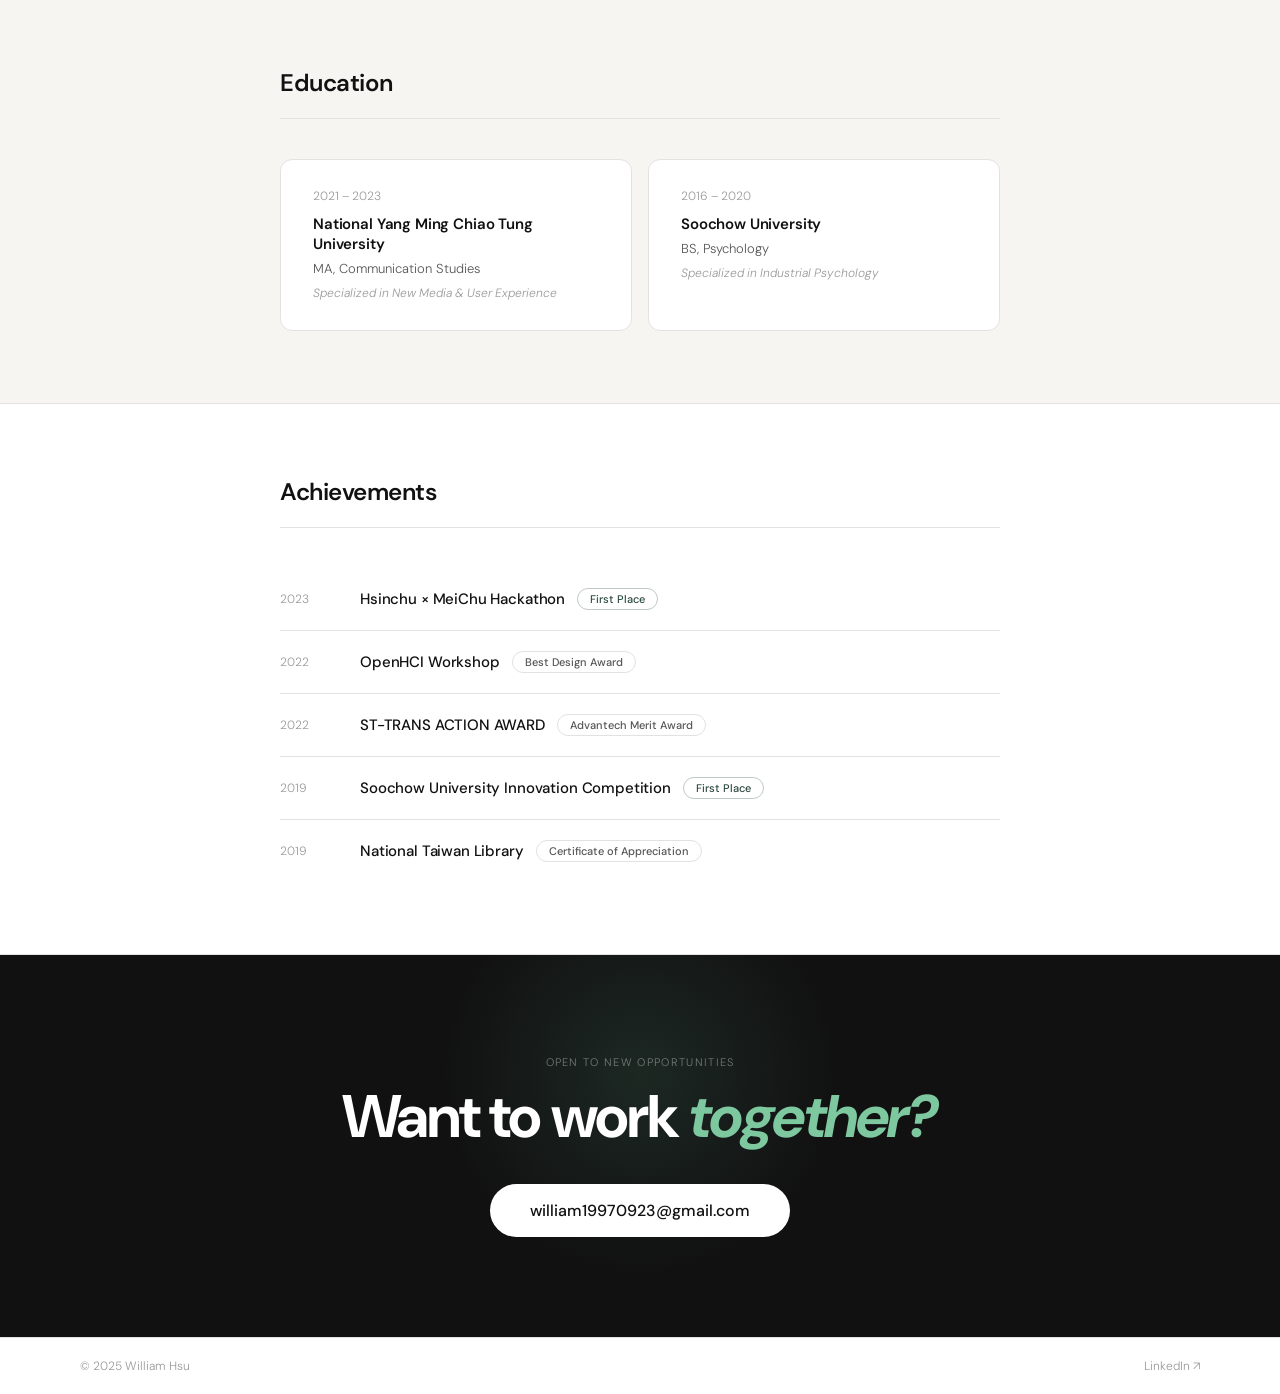
==== commit 1608ec84: "update copywriting" ====
--- a/about.html
+++ b/about.html
@@ -4,15 +4,15 @@
   <meta charset="UTF-8">
   <meta name="viewport" content="width=device-width, initial-scale=1.0">
   <title>About — William Hsu | Product Manager</title>
-  <meta name="description" content="William Hsu is a Product Manager at CyberLink with a background in HCI, psychology, and service design. 2 years PM experience, 5 awards.">
+  <meta name="description" content="William Hsu is a Product Manager at CyberLink with a background in HCI, psychology, and service design. 2 years PM experience, 5 honors.">
   <meta name="author" content="William Hsu">
   <link rel="canonical" href="https://williamhsu.design/about.html">
   <meta property="og:type" content="profile">
   <meta property="og:title" content="About William Hsu — Product Manager">
-  <meta property="og:description" content="PM at CyberLink. HCI background, 5 awards, track record of shipping products people actually want.">
+  <meta property="og:description" content="PM at CyberLink. HCI background, 5 honors, track record of shipping products people actually want.">
   <meta property="og:image" content="https://williamhsu.design/image/og-cover.png">
   <script type="application/ld+json">
-  {"@context":"https://schema.org","@type":"Person","name":"William Hsu","jobTitle":"Product Manager","worksFor":{"@type":"Organization","name":"CyberLink Corp."},"url":"https://williamhsu.design/","sameAs":["https://www.linkedin.com/in/williamhsuu/"],"award":["2023 Hsinchu MeiChu Hackathon First Place","2022 OpenHCI Best Design Award","2022 ST-TRANS ACTION Advantech Merit Award","2019 Soochow University Innovation Competition First Place"]}
+  {"@context":"https://schema.org","@type":"Person","name":"William Hsu","jobTitle":"Product Manager","worksFor":{"@type":"Organization","name":"CyberLink Corp."},"url":"https://williamhsu.design/","sameAs":["https://www.linkedin.com/in/williamhsuu/"],"award":["2023 Hsinchu MeiChu Hackathon First Place","2022 OpenHCI Best Design Award","2022 ST-TRANS ACTION Advantech Merit Award","2019 Soochow University Innovation Competition First Place","2019 National Taiwan Library Certificate of Appreciation"]}
   </script>
   <link rel="preconnect" href="https://fonts.googleapis.com">
   <link rel="preconnect" href="https://fonts.gstatic.com" crossorigin>
@@ -113,7 +113,7 @@
         </div>
 
         <div class="a-trow">
-          <span class="a-tdate"><time datetime="2023-09">Sep 2023</time> – <time datetime="2024-05">May 2024</time></span>
+          <span class="a-tdate"><time datetime="2022-02">Feb 2022</time> – <time datetime="2022-07">Jul 2022</time></span>
           <div class="a-tcontent">
             <h3>UX Researcher</h3>
             <span class="a-tco">Yahoo (Industry-Academic Cooperation)</span>
--- a/CSS/style.css
+++ b/CSS/style.css
@@ -209,7 +209,7 @@
   position: absolute; inset: 0;
   display: flex; align-items: center; justify-content: center;
   font-size: 14px; font-weight: 500; color: #fff;
-  background: rgba(17,17,17,.1);
+  background: rgba(17,17,17,.5);
   opacity: 0; transition: opacity .3s;
 }
 .project-img-link:hover .project-img-overlay { opacity: 1; }
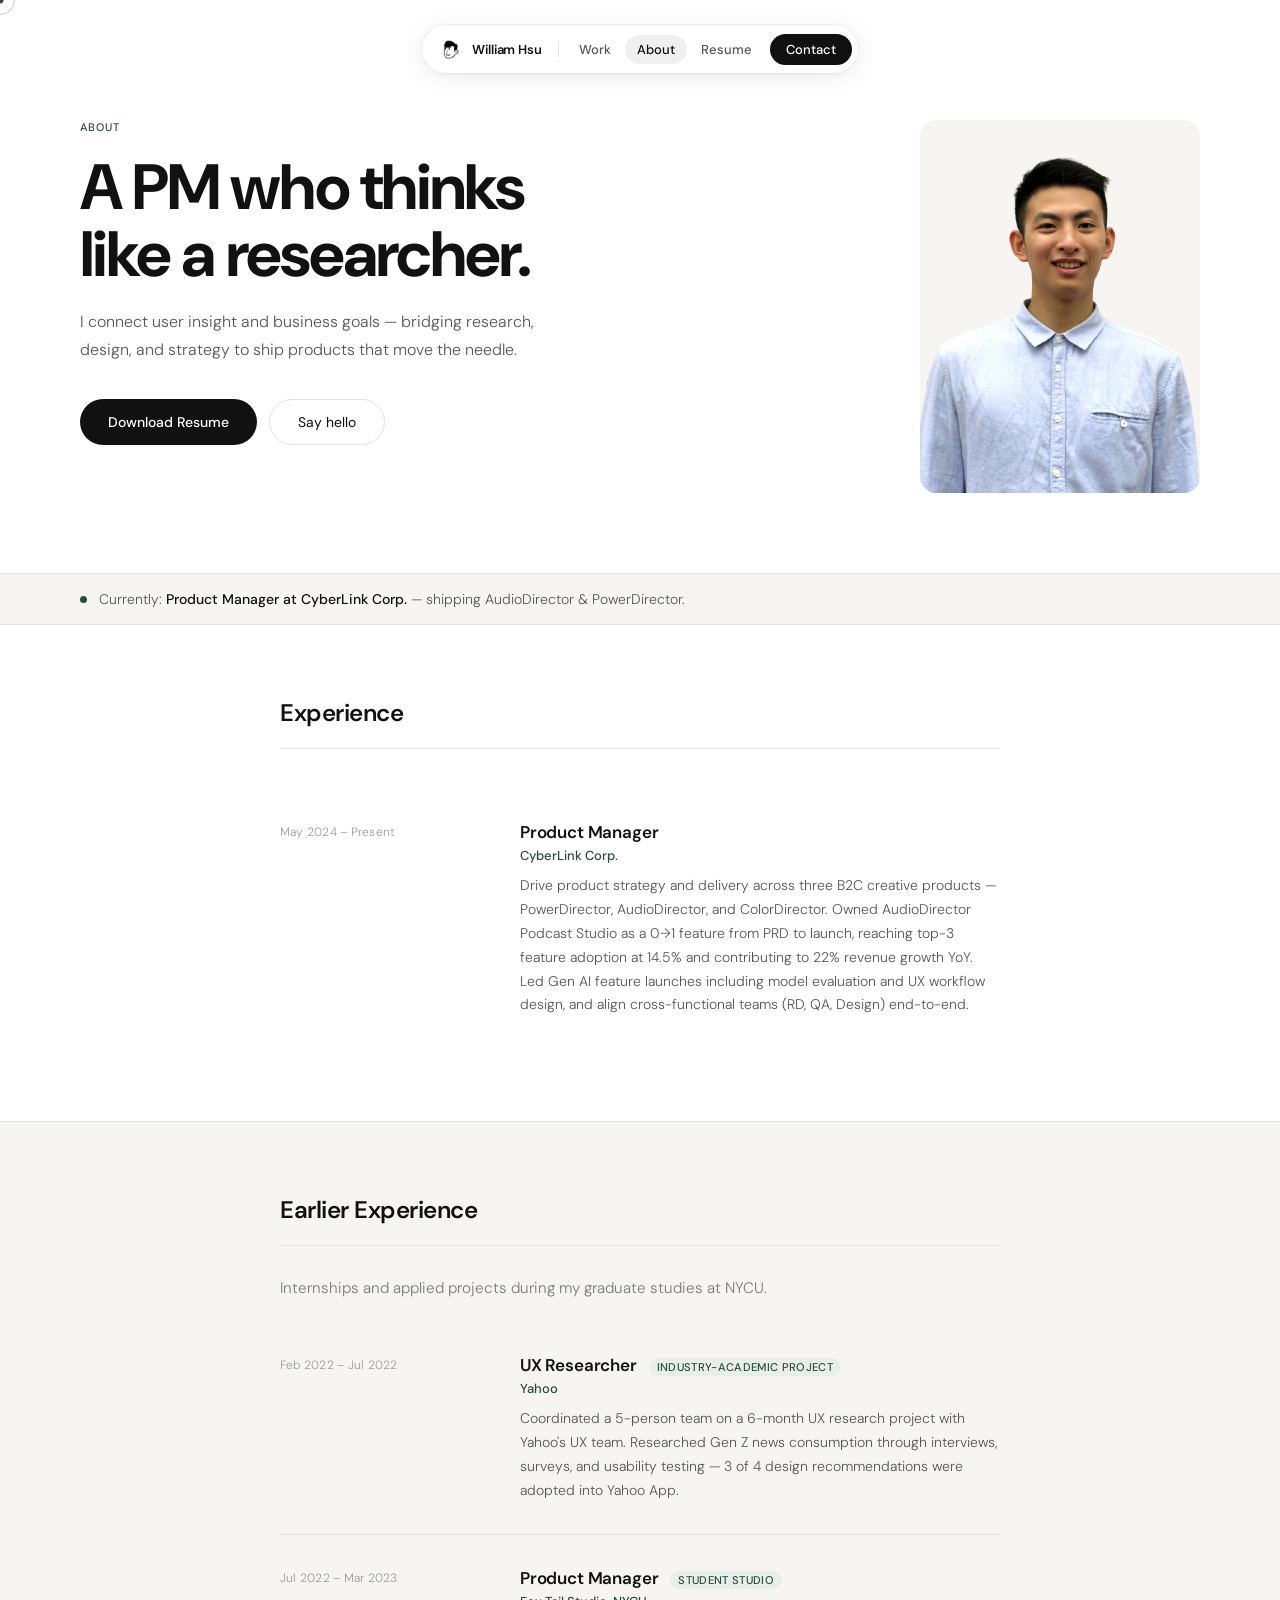
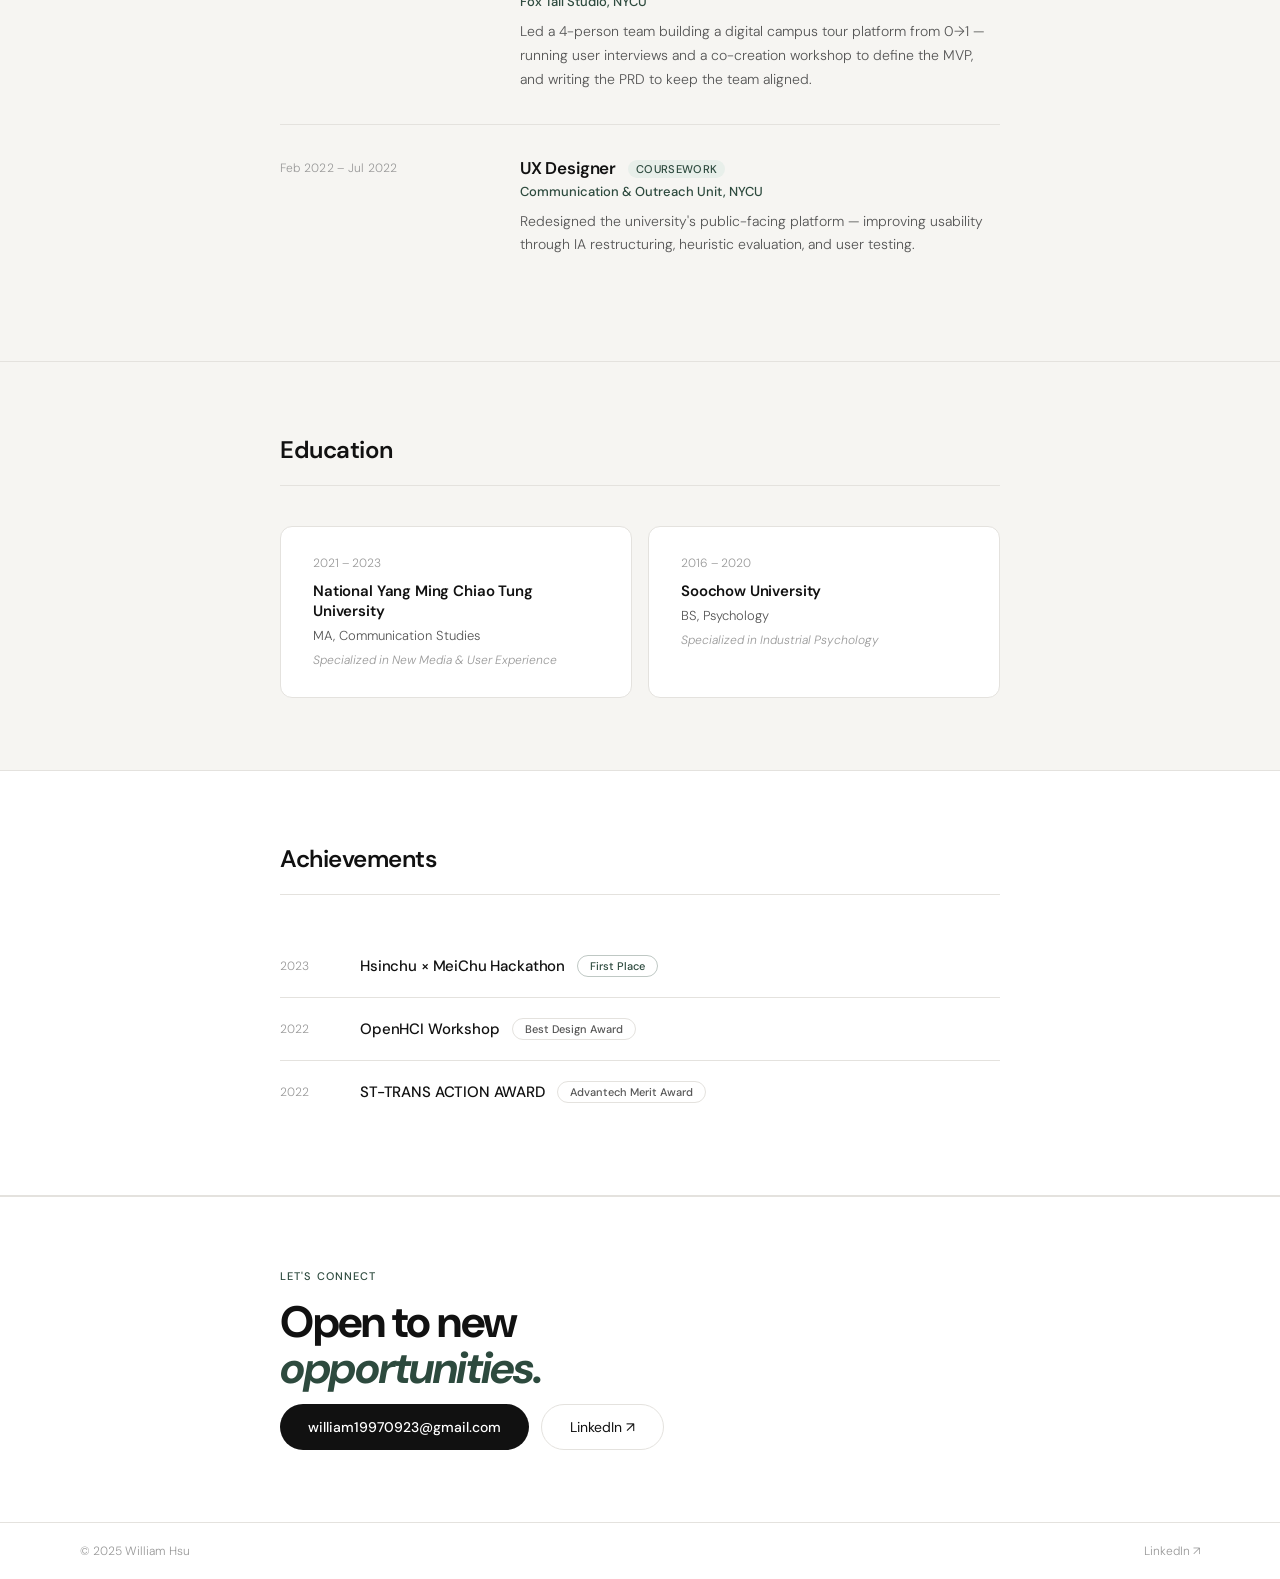
==== commit ca37f468: "update version 3" ====
--- a/about.html
+++ b/about.html
@@ -108,34 +108,45 @@
           <div class="a-tcontent">
             <h3>Product Manager</h3>
             <span class="a-tco">CyberLink Corp.</span>
-            <p>Leading product strategy and delivery for AudioDirector and PowerDirector. Writing PRDs, aligning cross-functional teams (RD, QA, Design), and shipping features end-to-end. Shipped Podcast Studio — 14.5% feature adoption (top 3), contributing to 22% revenue growth YoY.</p>
-          </div>
-        </div>
+            <p>Drive product strategy and delivery across three B2C creative products — PowerDirector, AudioDirector, and ColorDirector. Owned AudioDirector Podcast Studio as a 0→1 feature from PRD to launch, reaching top-3 feature adoption at 14.5% and contributing to 22% revenue growth YoY. Led Gen AI feature launches including model evaluation and UX workflow design, and align cross-functional teams (RD, QA, Design) end-to-end.</p>
+          </div>
+        </div>
+
+      </div>
+    </div>
+  </section>
+
+  <!-- Earlier Experience -->
+  <section class="a-section a-section--off" aria-label="Earlier experience">
+    <div class="a-section-inner">
+      <h2 class="a-section-title">Earlier Experience</h2>
+      <p class="a-section-note" style="color:#7a7a76; font-size:0.95rem; margin:-0.5rem 0 1.5rem;">Internships and applied projects during my graduate studies at NYCU.</p>
+      <div class="a-timeline">
 
         <div class="a-trow">
           <span class="a-tdate"><time datetime="2022-02">Feb 2022</time> – <time datetime="2022-07">Jul 2022</time></span>
           <div class="a-tcontent">
-            <h3>UX Researcher</h3>
-            <span class="a-tco">Yahoo (Industry-Academic Cooperation)</span>
-            <p>Researched Gen Z news consumption behaviors through interviews, surveys, and usability testing. Delivered data-backed feature proposals adopted into Yahoo's product roadmap.</p>
+            <h3>UX Researcher <span class="a-ttag" style="display:inline-block; margin-left:8px; padding:2px 8px; font-size:0.7rem; font-weight:500; letter-spacing:0.03em; text-transform:uppercase; color:#2d4a3e; background:#e8efea; border-radius:999px; vertical-align:middle;">Industry-Academic Project</span></h3>
+            <span class="a-tco">Yahoo</span>
+            <p>Coordinated a 5-person team on a 6-month UX research project with Yahoo's UX team. Researched Gen Z news consumption through interviews, surveys, and usability testing — 3 of 4 design recommendations were adopted into Yahoo App.</p>
+          </div>
+        </div>
+
+        <div class="a-trow">
+          <span class="a-tdate"><time datetime="2022-07">Jul 2022</time> – <time datetime="2023-03">Mar 2023</time></span>
+          <div class="a-tcontent">
+            <h3>Product Manager <span class="a-ttag" style="display:inline-block; margin-left:8px; padding:2px 8px; font-size:0.7rem; font-weight:500; letter-spacing:0.03em; text-transform:uppercase; color:#2d4a3e; background:#e8efea; border-radius:999px; vertical-align:middle;">Student Studio</span></h3>
+            <span class="a-tco">Fox Tail Studio, NYCU</span>
+            <p>Led a 4-person team building a digital campus tour platform from 0→1 — running user interviews and a co-creation workshop to define the MVP, and writing the PRD to keep the team aligned.</p>
           </div>
         </div>
 
         <div class="a-trow">
           <span class="a-tdate"><time datetime="2022-02">Feb 2022</time> – <time datetime="2022-07">Jul 2022</time></span>
           <div class="a-tcontent">
-            <h3>UX Designer</h3>
+            <h3>UX Designer <span class="a-ttag" style="display:inline-block; margin-left:8px; padding:2px 8px; font-size:0.7rem; font-weight:500; letter-spacing:0.03em; text-transform:uppercase; color:#2d4a3e; background:#e8efea; border-radius:999px; vertical-align:middle;">Coursework</span></h3>
             <span class="a-tco">Communication &amp; Outreach Unit, NYCU</span>
-            <p>Designed and implemented responsive web experiences for the university's public-facing digital platform.</p>
-          </div>
-        </div>
-
-        <div class="a-trow">
-          <span class="a-tdate"><time datetime="2021-09">Sep 2021</time> – <time datetime="2023-06">Jun 2023</time></span>
-          <div class="a-tcontent">
-            <h3>Product Manager</h3>
-            <span class="a-tco">Fox Tail Studio, NYCU</span>
-            <p>Managed UX consulting projects and digital content production for the university ecosystem.</p>
+            <p>Redesigned the university's public-facing platform — improving usability through IA restructuring, heuristic evaluation, and user testing.</p>
           </div>
         </div>
 
@@ -190,20 +201,6 @@
             <span class="a-chip">Advantech Merit Award</span>
           </div>
         </div>
-        <div class="a-award">
-          <span class="a-award-yr"><time datetime="2019">2019</time></span>
-          <div class="a-award-body">
-            <h3>Soochow University Innovation Competition</h3>
-            <span class="a-chip a-chip--gold">First Place</span>
-          </div>
-        </div>
-        <div class="a-award">
-          <span class="a-award-yr"><time datetime="2019">2019</time></span>
-          <div class="a-award-body">
-            <h3>National Taiwan Library</h3>
-            <span class="a-chip">Certificate of Appreciation</span>
-          </div>
-        </div>
       </div>
     </div>
   </section>
@@ -211,9 +208,12 @@
   <!-- CTA -->
   <section class="a-cta" aria-label="Contact">
     <div class="a-cta-inner">
-      <p class="a-cta-eye">Open to new opportunities</p>
-      <h2 class="a-cta-title">Want to work <em>together?</em></h2>
-      <a href="mailto:william19970923@gmail.com" class="btn-solid large">william19970923@gmail.com</a>
+      <span class="a-cta-label">Let's connect</span>
+      <h2 class="a-cta-title">Open to new<br><em>opportunities.</em></h2>
+      <div class="a-cta-links">
+        <a href="mailto:william19970923@gmail.com" class="btn-solid">william19970923@gmail.com</a>
+        <a href="https://www.linkedin.com/in/williamhsuu/" target="_blank" rel="noopener" class="btn-outline">LinkedIn ↗</a>
+      </div>
     </div>
   </section>
 
@@ -231,4 +231,4 @@
   <button type="button" id="btt" aria-label="Back to top">↑</button>
   <script src="./JS/main.js"></script>
 </body>
-</html>
+</html>
--- a/CSS/style.css
+++ b/CSS/style.css
@@ -202,14 +202,14 @@
 .project-flip .project-info     { order: 1; }
 
 .project-img-link { display: block; border-radius: 12px; overflow: hidden; position: relative; }
-.project-img { aspect-ratio: 3/2; overflow: hidden; background: var(--off); }
+.project-img { aspect-ratio: 3/2; overflow: hidden; background: #fff; }
 .project-img img { width: 100%; height: 100%; object-fit: cover; transition: transform .6s var(--ease); }
 .project-img-link:hover .project-img img { transform: scale(1.04); }
 .project-img-overlay {
   position: absolute; inset: 0;
   display: flex; align-items: center; justify-content: center;
   font-size: 14px; font-weight: 500; color: #fff;
-  background: rgba(17,17,17,.5);
+  background: rgba(17,17,17,.1);
   opacity: 0; transition: opacity .3s;
 }
 .project-img-link:hover .project-img-overlay { opacity: 1; }
--- a/CSS/about.css
+++ b/CSS/about.css
@@ -131,24 +131,28 @@
 
 /* ── CTA band ── */
 .a-cta {
-  padding: 100px 32px;
-  background: var(--ink); text-align: center; position: relative; overflow: hidden;
+  padding: 72px 32px;
+  background: var(--white);
+  border-top: 1px solid var(--border);
 }
-.a-cta::before {
-  content: ''; position: absolute; top: -80px; left: 50%; transform: translateX(-50%);
-  width: 400px; height: 400px; border-radius: 50%;
-  background: radial-gradient(circle, rgba(45,74,62,.4) 0%, transparent 70%);
-  pointer-events: none;
+.a-cta-inner { max-width: 720px; margin: 0 auto; }
+.a-cta-label {
+  display: block;
+  font-size: 11px; font-weight: 500; letter-spacing: .1em;
+  text-transform: uppercase; color: var(--accent);
+  margin-bottom: 16px;
 }
-.a-cta-inner { position: relative; z-index: 1; }
-.a-cta-eye { font-size: 11px; letter-spacing: .12em; text-transform: uppercase; color: rgba(255,255,255,.4); margin-bottom: 16px; }
 .a-cta-title {
-  font-size: clamp(32px, 5vw, 60px); font-weight: 700;
-  letter-spacing: -.03em; line-height: 1.05; color: #fff; margin-bottom: 36px;
+  font-size: clamp(28px, 4vw, 44px); font-weight: 700;
+  letter-spacing: -.03em; line-height: 1.05;
+  color: var(--ink); margin-bottom: 12px;
 }
-.a-cta-title em { font-style: italic; color: #7ec8a0; }
-.a-cta .btn-solid { background: #fff; color: var(--ink); }
-.a-cta .btn-solid:hover { background: var(--accent-l); color: var(--accent); }
+.a-cta-title em { font-style: italic; color: var(--accent); }
+.a-cta-sub {
+  font-size: 14px; font-weight: 300;
+  color: var(--ink2); margin-bottom: 28px;
+}
+.a-cta-links { display: flex; gap: 12px; flex-wrap: wrap; }
 
 /* ── pill active state (about page) ── */
 .pill-link--active {
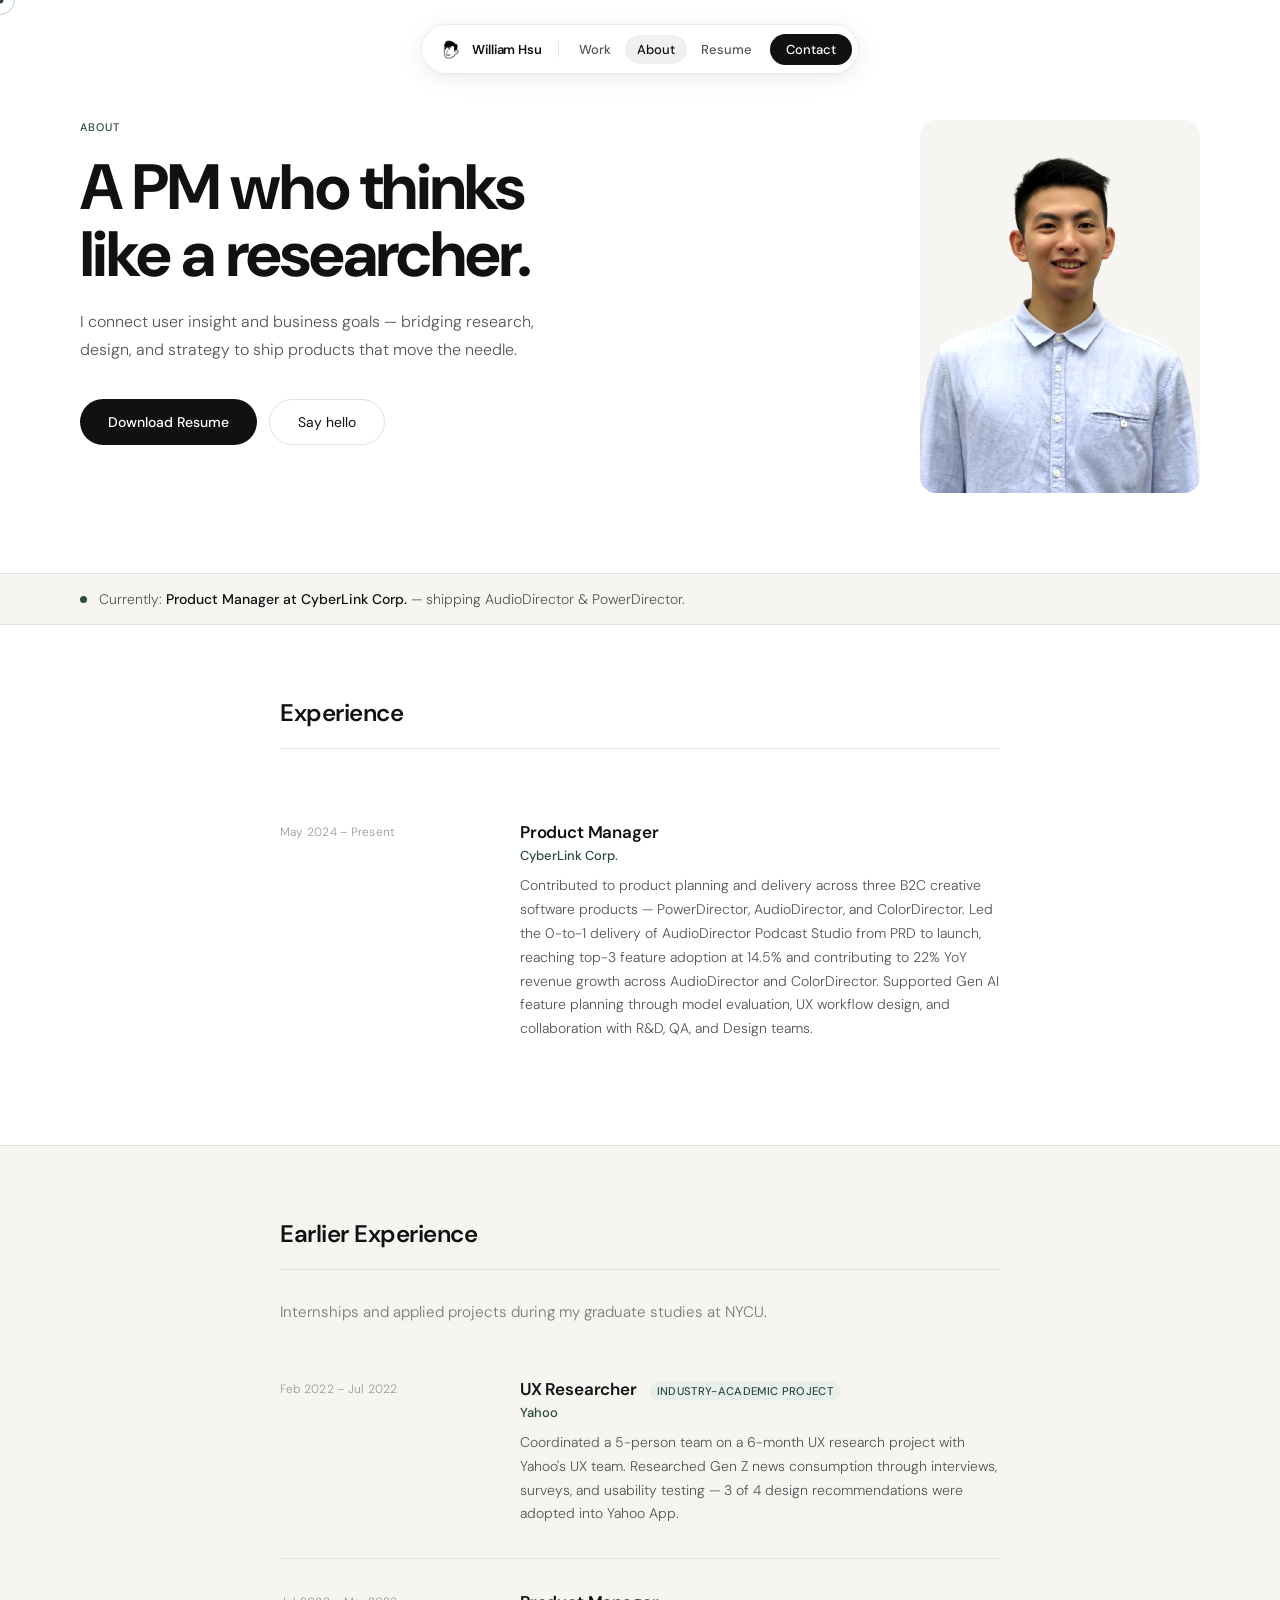
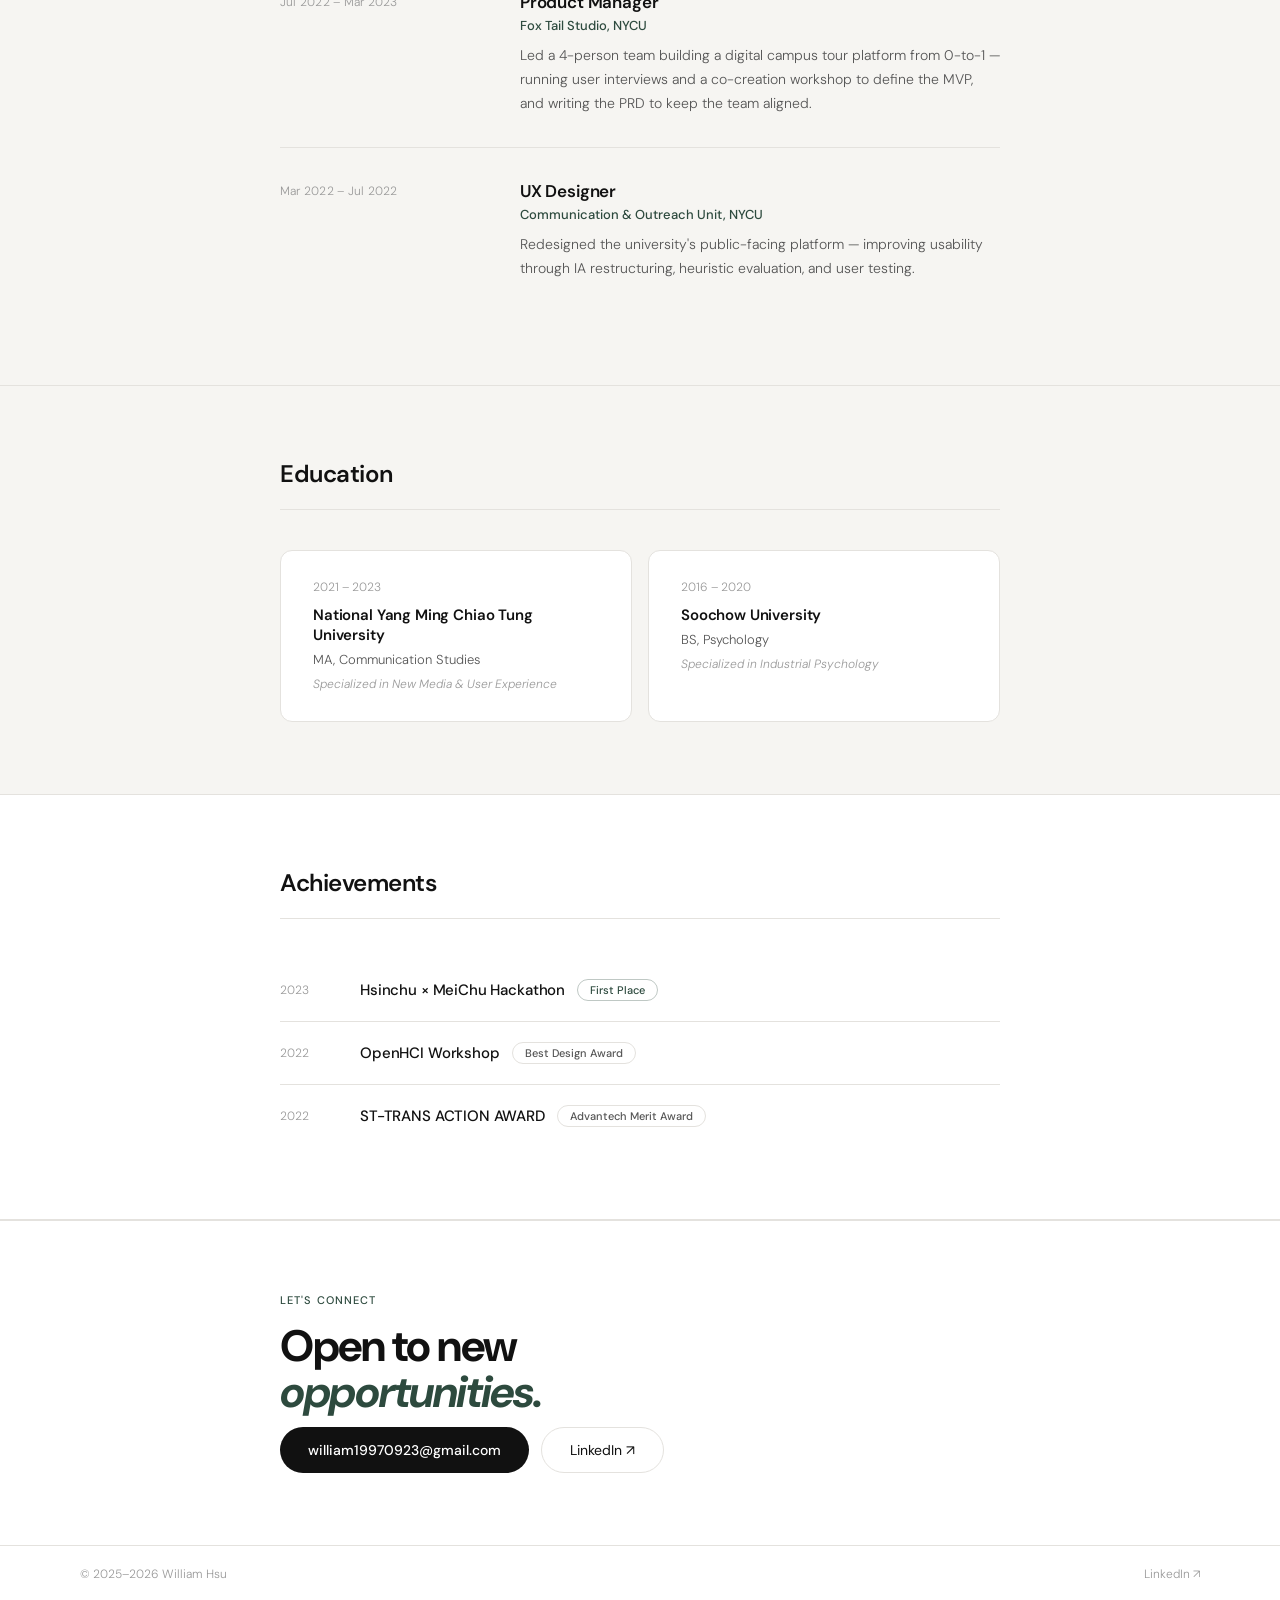
==== commit 8b7027a6: "update version 4" ====
--- a/about.html
+++ b/about.html
@@ -10,7 +10,7 @@
   <meta property="og:type" content="profile">
   <meta property="og:title" content="About William Hsu — Product Manager">
   <meta property="og:description" content="PM at CyberLink. HCI background, 5 honors, track record of shipping products people actually want.">
-  <meta property="og:image" content="https://williamhsu.design/image/og-cover.png">
+  <meta property="og:image" content="https://williamhsu.design/image/optimized/ADR-Banner.jpg">
   <script type="application/ld+json">
   {"@context":"https://schema.org","@type":"Person","name":"William Hsu","jobTitle":"Product Manager","worksFor":{"@type":"Organization","name":"CyberLink Corp."},"url":"https://williamhsu.design/","sameAs":["https://www.linkedin.com/in/williamhsuu/"],"award":["2023 Hsinchu MeiChu Hackathon First Place","2022 OpenHCI Best Design Award","2022 ST-TRANS ACTION Advantech Merit Award","2019 Soochow University Innovation Competition First Place","2019 National Taiwan Library Certificate of Appreciation"]}
   </script>
@@ -43,7 +43,7 @@
       <div class="pill-links">
         <a href="./index.html" class="pill-link">Work</a>
         <a href="#" class="pill-link pill-link--active">About</a>
-        <a href="./williamHsu_resume.pdf" target="_blank" rel="noopener" class="pill-link" aria-label="Resume PDF">Resume</a>
+        <a href="./William%20Hsu_Resume.pdf" target="_blank" rel="noopener" class="pill-link" aria-label="Resume PDF">Resume</a>
         <a href="mailto:william19970923@gmail.com" class="pill-cta">Contact</a>
       </div>
       <button type="button" class="hamburger" id="hamburger" aria-label="Open menu" aria-expanded="false">
@@ -60,7 +60,7 @@
     <nav class="mob-nav" aria-label="Mobile navigation">
       <a href="./index.html" class="mob-link" data-num="01">Work</a>
       <a href="#" class="mob-link" data-num="02">About</a>
-      <a href="./williamHsu_resume.pdf" target="_blank" rel="noopener" class="mob-link" data-num="03">Resume</a>
+      <a href="./William%20Hsu_Resume.pdf" target="_blank" rel="noopener" class="mob-link" data-num="03">Resume</a>
       <a href="mailto:william19970923@gmail.com" class="mob-link" data-num="04">Contact</a>
     </nav>
     <div class="mob-footer">
@@ -79,7 +79,7 @@
         <h1 class="a-title">A PM who thinks<br>like a researcher.</h1>
         <p class="a-sub">I connect user insight and business goals — bridging research, design, and strategy to ship products that move the needle.</p>
         <div class="a-ctas">
-          <a href="./williamHsu_resume.pdf" target="_blank" rel="noopener" class="btn-solid">Download Resume</a>
+          <a href="./William%20Hsu_Resume.pdf" target="_blank" rel="noopener" class="btn-solid">Download Resume</a>
           <a href="mailto:william19970923@gmail.com" class="btn-outline">Say hello</a>
         </div>
       </div>
@@ -108,7 +108,7 @@
           <div class="a-tcontent">
             <h3>Product Manager</h3>
             <span class="a-tco">CyberLink Corp.</span>
-            <p>Drive product strategy and delivery across three B2C creative products — PowerDirector, AudioDirector, and ColorDirector. Owned AudioDirector Podcast Studio as a 0→1 feature from PRD to launch, reaching top-3 feature adoption at 14.5% and contributing to 22% revenue growth YoY. Led Gen AI feature launches including model evaluation and UX workflow design, and align cross-functional teams (RD, QA, Design) end-to-end.</p>
+            <p>Contributed to product planning and delivery across three B2C creative software products — PowerDirector, AudioDirector, and ColorDirector. Led the 0-to-1 delivery of AudioDirector Podcast Studio from PRD to launch, reaching top-3 feature adoption at 14.5% and contributing to 22% YoY revenue growth across AudioDirector and ColorDirector. Supported Gen AI feature planning through model evaluation, UX workflow design, and collaboration with R&amp;D, QA, and Design teams.</p>
           </div>
         </div>
 
@@ -135,16 +135,16 @@
         <div class="a-trow">
           <span class="a-tdate"><time datetime="2022-07">Jul 2022</time> – <time datetime="2023-03">Mar 2023</time></span>
           <div class="a-tcontent">
-            <h3>Product Manager <span class="a-ttag" style="display:inline-block; margin-left:8px; padding:2px 8px; font-size:0.7rem; font-weight:500; letter-spacing:0.03em; text-transform:uppercase; color:#2d4a3e; background:#e8efea; border-radius:999px; vertical-align:middle;">Student Studio</span></h3>
+            <h3>Product Manager</h3>
             <span class="a-tco">Fox Tail Studio, NYCU</span>
-            <p>Led a 4-person team building a digital campus tour platform from 0→1 — running user interviews and a co-creation workshop to define the MVP, and writing the PRD to keep the team aligned.</p>
-          </div>
-        </div>
-
-        <div class="a-trow">
-          <span class="a-tdate"><time datetime="2022-02">Feb 2022</time> – <time datetime="2022-07">Jul 2022</time></span>
-          <div class="a-tcontent">
-            <h3>UX Designer <span class="a-ttag" style="display:inline-block; margin-left:8px; padding:2px 8px; font-size:0.7rem; font-weight:500; letter-spacing:0.03em; text-transform:uppercase; color:#2d4a3e; background:#e8efea; border-radius:999px; vertical-align:middle;">Coursework</span></h3>
+            <p>Led a 4-person team building a digital campus tour platform from 0-to-1 — running user interviews and a co-creation workshop to define the MVP, and writing the PRD to keep the team aligned.</p>
+          </div>
+        </div>
+
+        <div class="a-trow">
+          <span class="a-tdate"><time datetime="2022-03">Mar 2022</time> – <time datetime="2022-07">Jul 2022</time></span>
+          <div class="a-tcontent">
+            <h3>UX Designer</h3>
             <span class="a-tco">Communication &amp; Outreach Unit, NYCU</span>
             <p>Redesigned the university's public-facing platform — improving usability through IA restructuring, heuristic evaluation, and user testing.</p>
           </div>
@@ -221,7 +221,7 @@
 
   <footer class="footer" role="contentinfo">
     <div class="footer-inner">
-      <span>© 2025 William Hsu</span>
+      <span>© 2025–2026 William Hsu</span>
       <nav aria-label="Footer links">
         <a href="https://www.linkedin.com/in/williamhsuu/" target="_blank" rel="noopener" class="footer-link" aria-label="LinkedIn (opens in new tab)">LinkedIn ↗</a>
       </nav>
@@ -231,4 +231,4 @@
   <button type="button" id="btt" aria-label="Back to top">↑</button>
   <script src="./JS/main.js"></script>
 </body>
-</html>+</html>
--- a/CSS/style.css
+++ b/CSS/style.css
@@ -201,9 +201,16 @@
 .project-flip .project-img-link { order: 2; }
 .project-flip .project-info     { order: 1; }
 
-.project-img-link { display: block; border-radius: 12px; overflow: hidden; position: relative; }
-.project-img { aspect-ratio: 3/2; overflow: hidden; background: #fff; }
-.project-img img { width: 100%; height: 100%; object-fit: cover; transition: transform .6s var(--ease); }
+.project-img-link {
+  display: block; border-radius: 12px; overflow: hidden; position: relative;
+  border: 1px solid var(--border);
+  background: var(--off);
+}
+.project-img { aspect-ratio: 3/2; overflow: hidden; background: var(--off); }
+.project-img img {
+  width: 100%; height: 100%; object-fit: cover; object-position: center;
+  transition: transform .6s var(--ease);
+}
 .project-img-link:hover .project-img img { transform: scale(1.04); }
 .project-img-overlay {
   position: absolute; inset: 0;
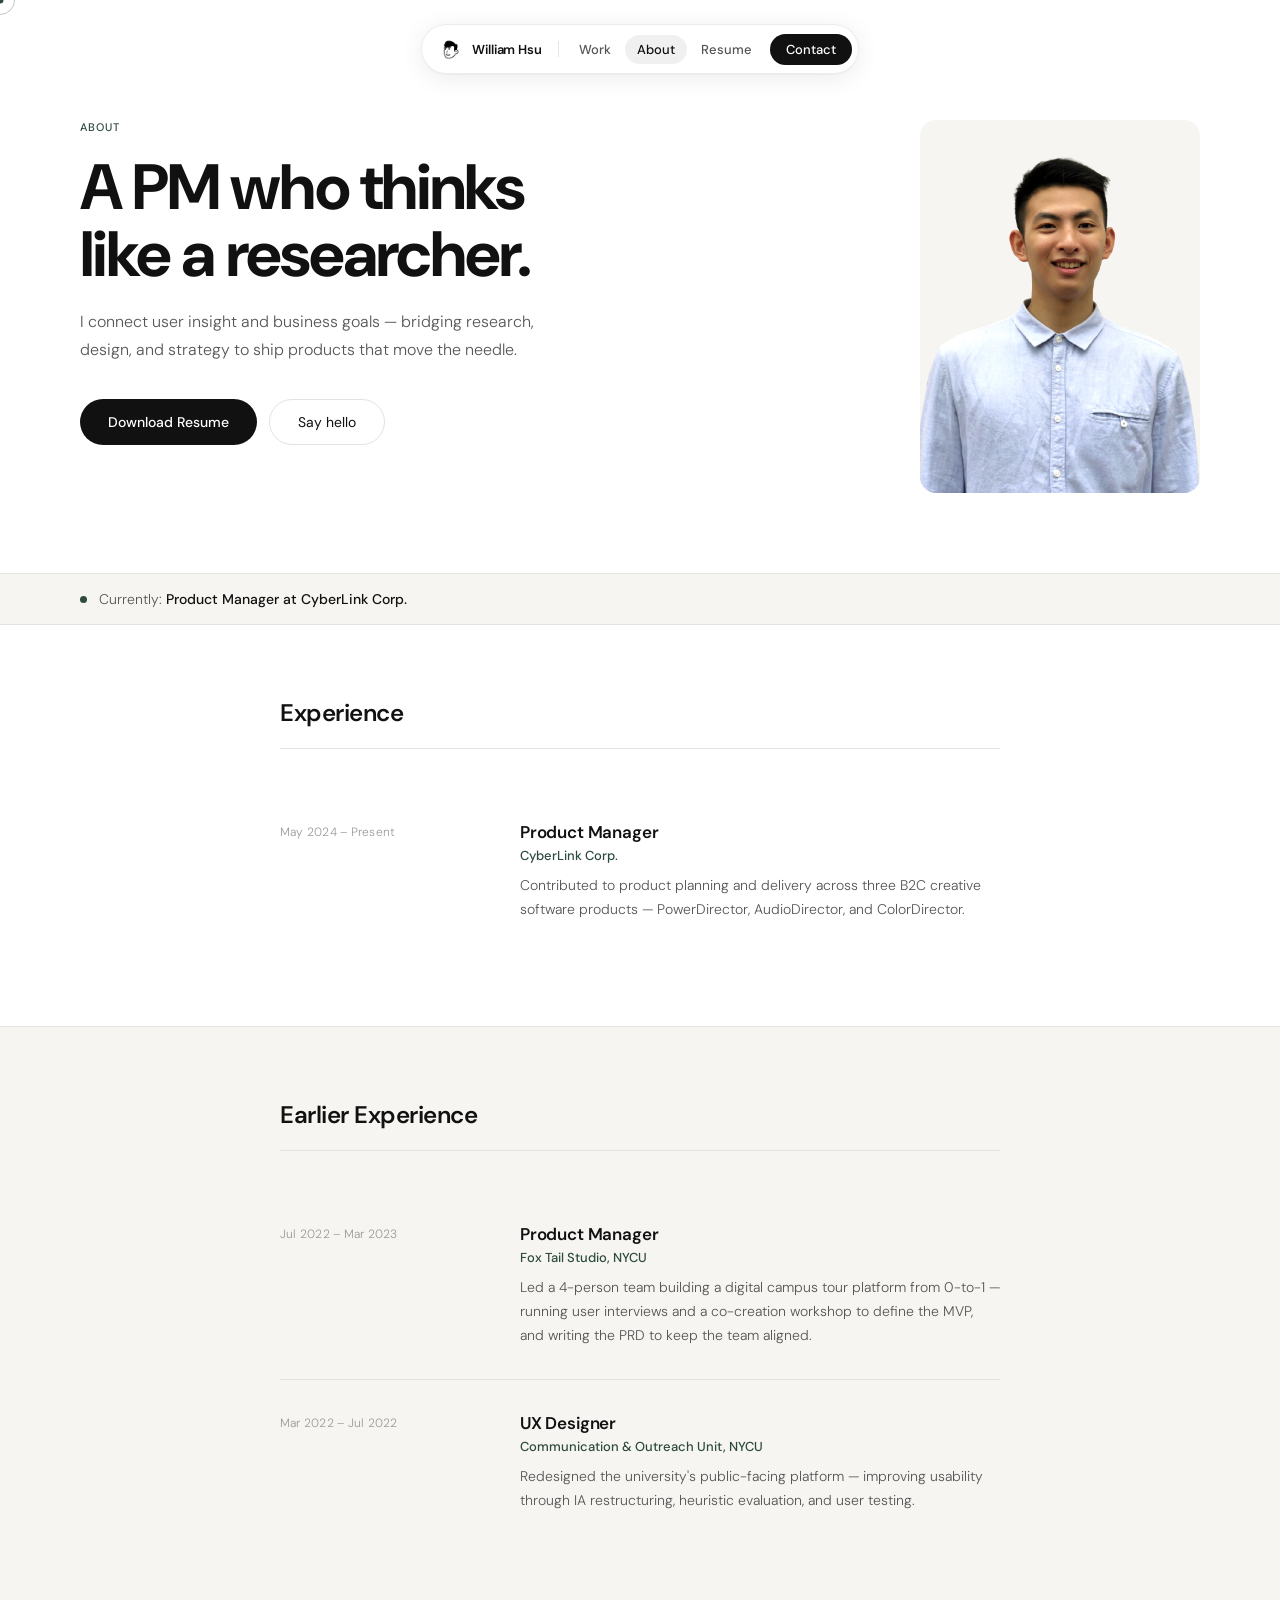
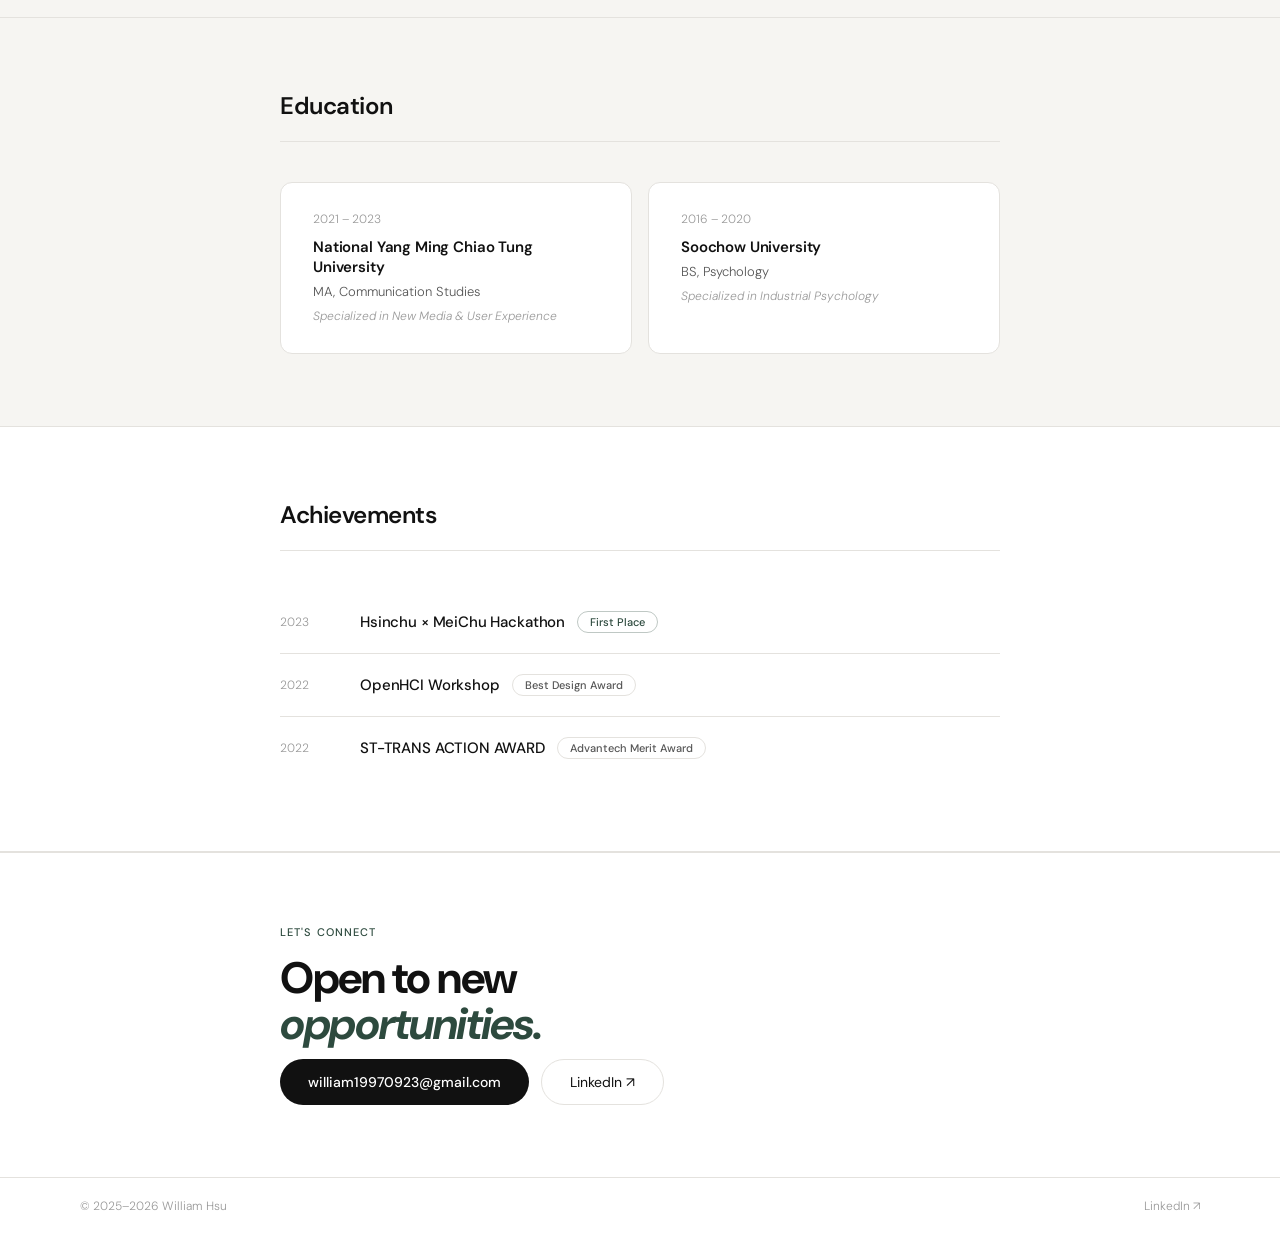
==== commit 74f9e7cd: "update About.html" ====
--- a/about.html
+++ b/about.html
@@ -43,7 +43,7 @@
       <div class="pill-links">
         <a href="./index.html" class="pill-link">Work</a>
         <a href="#" class="pill-link pill-link--active">About</a>
-        <a href="./William%20Hsu_Resume.pdf" target="_blank" rel="noopener" class="pill-link" aria-label="Resume PDF">Resume</a>
+        <a href="./WilliamHsu_Resume.pdf" target="_blank" rel="noopener" class="pill-link" aria-label="Resume PDF">Resume</a>
         <a href="mailto:william19970923@gmail.com" class="pill-cta">Contact</a>
       </div>
       <button type="button" class="hamburger" id="hamburger" aria-label="Open menu" aria-expanded="false">
@@ -60,7 +60,7 @@
     <nav class="mob-nav" aria-label="Mobile navigation">
       <a href="./index.html" class="mob-link" data-num="01">Work</a>
       <a href="#" class="mob-link" data-num="02">About</a>
-      <a href="./William%20Hsu_Resume.pdf" target="_blank" rel="noopener" class="mob-link" data-num="03">Resume</a>
+      <a href="./WilliamHsu_Resume.pdf" target="_blank" rel="noopener" class="mob-link" data-num="03">Resume</a>
       <a href="mailto:william19970923@gmail.com" class="mob-link" data-num="04">Contact</a>
     </nav>
     <div class="mob-footer">
@@ -79,7 +79,7 @@
         <h1 class="a-title">A PM who thinks<br>like a researcher.</h1>
         <p class="a-sub">I connect user insight and business goals — bridging research, design, and strategy to ship products that move the needle.</p>
         <div class="a-ctas">
-          <a href="./William%20Hsu_Resume.pdf" target="_blank" rel="noopener" class="btn-solid">Download Resume</a>
+          <a href="./WilliamHsu_Resume.pdf" target="_blank" rel="noopener" class="btn-solid">Download Resume</a>
           <a href="mailto:william19970923@gmail.com" class="btn-outline">Say hello</a>
         </div>
       </div>
@@ -93,7 +93,7 @@
   <div class="a-current">
     <div class="a-current-inner">
       <span class="a-current-dot" aria-hidden="true"></span>
-      <p>Currently: <strong>Product Manager at CyberLink Corp.</strong> — shipping AudioDirector &amp; PowerDirector.</p>
+      <p>Currently: <strong>Product Manager at CyberLink Corp.</strong></p>
     </div>
   </div>
 
@@ -108,7 +108,7 @@
           <div class="a-tcontent">
             <h3>Product Manager</h3>
             <span class="a-tco">CyberLink Corp.</span>
-            <p>Contributed to product planning and delivery across three B2C creative software products — PowerDirector, AudioDirector, and ColorDirector. Led the 0-to-1 delivery of AudioDirector Podcast Studio from PRD to launch, reaching top-3 feature adoption at 14.5% and contributing to 22% YoY revenue growth across AudioDirector and ColorDirector. Supported Gen AI feature planning through model evaluation, UX workflow design, and collaboration with R&amp;D, QA, and Design teams.</p>
+            <p>Contributed to product planning and delivery across three B2C creative software products — PowerDirector, AudioDirector, and ColorDirector.</p>
           </div>
         </div>
 
@@ -120,17 +120,7 @@
   <section class="a-section a-section--off" aria-label="Earlier experience">
     <div class="a-section-inner">
       <h2 class="a-section-title">Earlier Experience</h2>
-      <p class="a-section-note" style="color:#7a7a76; font-size:0.95rem; margin:-0.5rem 0 1.5rem;">Internships and applied projects during my graduate studies at NYCU.</p>
       <div class="a-timeline">
-
-        <div class="a-trow">
-          <span class="a-tdate"><time datetime="2022-02">Feb 2022</time> – <time datetime="2022-07">Jul 2022</time></span>
-          <div class="a-tcontent">
-            <h3>UX Researcher <span class="a-ttag" style="display:inline-block; margin-left:8px; padding:2px 8px; font-size:0.7rem; font-weight:500; letter-spacing:0.03em; text-transform:uppercase; color:#2d4a3e; background:#e8efea; border-radius:999px; vertical-align:middle;">Industry-Academic Project</span></h3>
-            <span class="a-tco">Yahoo</span>
-            <p>Coordinated a 5-person team on a 6-month UX research project with Yahoo's UX team. Researched Gen Z news consumption through interviews, surveys, and usability testing — 3 of 4 design recommendations were adopted into Yahoo App.</p>
-          </div>
-        </div>
 
         <div class="a-trow">
           <span class="a-tdate"><time datetime="2022-07">Jul 2022</time> – <time datetime="2023-03">Mar 2023</time></span>
@@ -149,6 +139,7 @@
             <p>Redesigned the university's public-facing platform — improving usability through IA restructuring, heuristic evaluation, and user testing.</p>
           </div>
         </div>
+
 
       </div>
     </div>
